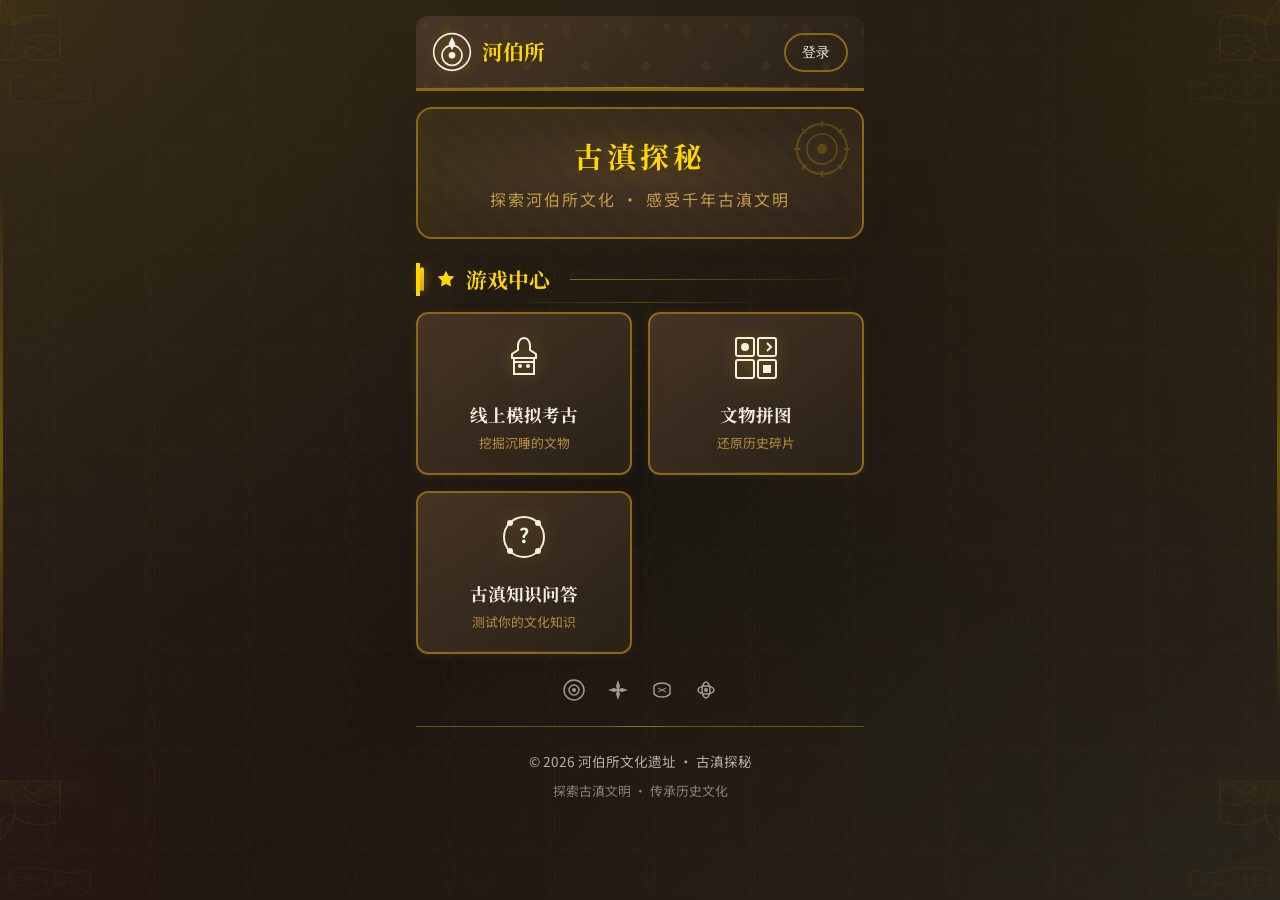
==== index.html @ b8eda134 "创建古滇知识问答模块，包含80道河泊所相关单选题" ====
<!DOCTYPE html>
<html lang="zh-CN">
<head>
  <meta charset="UTF-8">
  <meta name="viewport" content="width=device-width, initial-scale=1.0, maximum-scale=1.0, user-scalable=no">
  <title>河伯所·古滇探秘 - 线上模拟考古</title>
  <link rel="stylesheet" href="css/style.css">
  <link rel="icon" type="image/svg+xml" href="data:image/svg+xml,%3Csvg xmlns='http://www.w3.org/2000/svg' viewBox='0 0 100 100'%3E%3Ccircle cx='50' cy='50' r='45' fill='%238B6914'/%3E%3Cpath d='M50 15 L55 25 L50 35 L45 25 Z' fill='%23FFD700'/%3E%3Ccircle cx='50' cy='55' r='25' fill='none' stroke='%23FFD700' stroke-width='3'/%3E%3C/svg%3E">
</head>
<body>
  <!-- 四角纹饰装饰 -->
  <svg class="corner-decoration top-left" viewBox="0 0 120 120">
    <!-- 云雷纹角落装饰 -->
    <path d="M0,0 L120,0 L120,20 Q100,30 80,20 Q60,10 40,20 Q20,30 0,20 Z" fill="url(#cornerGrad1)" opacity="0.6"/>
    <path d="M0,0 Q30,30 0,60 L20,60 Q30,40 40,50 Q50,60 60,50 L60,40 Q40,30 30,40 Q20,50 30,60 L60,60 L60,20 Q40,10 20,20 Q10,30 0,20 Z" fill="none" stroke="#C9A227" stroke-width="1" opacity="0.4"/>
    <path d="M0,40 Q15,35 30,40 Q45,45 60,40" fill="none" stroke="#8B6914" stroke-width="0.8" opacity="0.5"/>
    <path d="M0,60 Q20,55 40,60 Q60,65 80,60" fill="none" stroke="#8B6914" stroke-width="0.8" opacity="0.5"/>
    <!-- 蟠螭纹 -->
    <path d="M10,80 Q20,70 30,80 Q40,90 50,80 Q60,70 70,80 Q80,90 90,80 L90,100 Q70,95 50,100 Q30,105 10,100 Z" fill="none" stroke="#C9A227" stroke-width="1" opacity="0.3"/>
    <circle cx="30" cy="90" r="5" fill="none" stroke="#FFD700" stroke-width="0.5" opacity="0.4"/>
    <circle cx="60" cy="90" r="5" fill="none" stroke="#FFD700" stroke-width="0.5" opacity="0.4"/>
    <defs>
      <linearGradient id="cornerGrad1" x1="0%" y1="0%" x2="100%" y2="0%">
        <stop offset="0%" style="stop-color:#8B6914;stop-opacity:0.5"/>
        <stop offset="100%" style="stop-color:#8B6914;stop-opacity:0"/>
      </linearGradient>
    </defs>
  </svg>

  <svg class="corner-decoration top-right" viewBox="0 0 120 120">
    <path d="M0,0 L120,0 L120,20 Q100,30 80,20 Q60,10 40,20 Q20,30 0,20 Z" fill="url(#cornerGrad1)" opacity="0.6"/>
    <path d="M0,0 Q30,30 0,60 L20,60 Q30,40 40,50 Q50,60 60,50 L60,40 Q40,30 30,40 Q20,50 30,60 L60,60 L60,20 Q40,10 20,20 Q10,30 0,20 Z" fill="none" stroke="#C9A227" stroke-width="1" opacity="0.4"/>
    <path d="M0,40 Q15,35 30,40 Q45,45 60,40" fill="none" stroke="#8B6914" stroke-width="0.8" opacity="0.5"/>
    <path d="M0,60 Q20,55 40,60 Q60,65 80,60" fill="none" stroke="#8B6914" stroke-width="0.8" opacity="0.5"/>
    <path d="M10,80 Q20,70 30,80 Q40,90 50,80 Q60,70 70,80 Q80,90 90,80 L90,100 Q70,95 50,100 Q30,105 10,100 Z" fill="none" stroke="#C9A227" stroke-width="1" opacity="0.3"/>
    <circle cx="30" cy="90" r="5" fill="none" stroke="#FFD700" stroke-width="0.5" opacity="0.4"/>
    <circle cx="60" cy="90" r="5" fill="none" stroke="#FFD700" stroke-width="0.5" opacity="0.4"/>
  </svg>

  <svg class="corner-decoration bottom-left" viewBox="0 0 120 120">
    <path d="M0,120 L120,120 L120,100 Q100,90 80,100 Q60,110 40,100 Q20,90 0,100 Z" fill="url(#cornerGrad1)" opacity="0.6"/>
    <path d="M0,60 Q30,90 0,120 L20,120 Q30,100 40,110 Q50,120 60,110 L60,100 Q40,90 30,100 Q20,110 30,120 L60,120 L60,80 Q40,70 20,80 Q10,90 0,80 Z" fill="none" stroke="#C9A227" stroke-width="1" opacity="0.4"/>
    <path d="M0,40 Q15,45 30,40 Q45,35 60,40" fill="none" stroke="#8B6914" stroke-width="0.8" opacity="0.5"/>
    <path d="M0,20 Q20,25 40,20 Q60,15 80,20" fill="none" stroke="#8B6914" stroke-width="0.8" opacity="0.5"/>
    <path d="M10,10 Q20,20 30,10 Q40,0 50,10 Q60,20 70,10 Q80,0 90,10 L90,30 Q70,25 50,30 Q30,35 10,30 Z" fill="none" stroke="#C9A227" stroke-width="1" opacity="0.3"/>
    <circle cx="30" cy="20" r="5" fill="none" stroke="#FFD700" stroke-width="0.5" opacity="0.4"/>
    <circle cx="60" cy="20" r="5" fill="none" stroke="#FFD700" stroke-width="0.5" opacity="0.4"/>
  </svg>

  <svg class="corner-decoration bottom-right" viewBox="0 0 120 120">
    <path d="M0,120 L120,120 L120,100 Q100,90 80,100 Q60,110 40,100 Q20,90 0,100 Z" fill="url(#cornerGrad1)" opacity="0.6"/>
    <path d="M0,60 Q30,90 0,120 L20,120 Q30,100 40,110 Q50,120 60,110 L60,100 Q40,90 30,100 Q20,110 30,120 L60,120 L60,80 Q40,70 20,80 Q10,90 0,80 Z" fill="none" stroke="#C9A227" stroke-width="1" opacity="0.4"/>
    <path d="M0,40 Q15,45 30,40 Q45,35 60,40" fill="none" stroke="#8B6914" stroke-width="0.8" opacity="0.5"/>
    <path d="M0,20 Q20,25 40,20 Q60,15 80,20" fill="none" stroke="#8B6914" stroke-width="0.8" opacity="0.5"/>
    <path d="M10,10 Q20,20 30,10 Q40,0 50,10 Q60,20 70,10 Q80,0 90,10 L90,30 Q70,25 50,30 Q30,35 10,30 Z" fill="none" stroke="#C9A227" stroke-width="1" opacity="0.3"/>
    <circle cx="30" cy="20" r="5" fill="none" stroke="#FFD700" stroke-width="0.5" opacity="0.4"/>
    <circle cx="60" cy="20" r="5" fill="none" stroke="#FFD700" stroke-width="0.5" opacity="0.4"/>
  </svg>

  <!-- 侧边装饰 -->
  <div class="border-decoration left"></div>
  <div class="border-decoration right"></div>

  <div class="container page" id="app">
    <header class="header">
      <div class="header-content">
        <div class="logo">
          <svg class="logo-icon" viewBox="0 0 48 48">
            <circle cx="24" cy="24" r="22" fill="none" stroke="currentColor" stroke-width="2"/>
            <path d="M24 6 L28 14 L24 22 L20 14 Z" fill="currentColor"/>
            <circle cx="24" cy="28" r="12" fill="none" stroke="currentColor" stroke-width="2"/>
            <circle cx="24" cy="28" r="4" fill="currentColor"/>
          </svg>
          <span class="logo-text">河伯所</span>
        </div>
        <div class="user-area">
          <div id="userInfo" class="user-info">
            <button class="user-btn" id="userBtn" onclick="handleUserAction()">登录</button>
          </div>
        </div>
      </div>
    </header>

    <section class="hero">
      <svg class="sun-pattern" viewBox="0 0 60 60">
        <circle cx="30" cy="30" r="25" fill="none" stroke="#FFD700" stroke-width="2"/>
        <circle cx="30" cy="30" r="15" fill="none" stroke="#FFD700" stroke-width="1.5"/>
        <circle cx="30" cy="30" r="5" fill="#FFD700"/>
        <g stroke="#FFD700" stroke-width="2">
          <line x1="30" y1="2" x2="30" y2="8"/>
          <line x1="30" y1="52" x2="30" y2="58"/>
          <line x1="2" y1="30" x2="8" y2="30"/>
          <line x1="52" y1="30" x2="58" y2="30"/>
          <line x1="10" y1="10" x2="14" y2="14"/>
          <line x1="46" y1="46" x2="50" y2="50"/>
          <line x1="50" y1="10" x2="46" y2="14"/>
          <line x1="14" y1="46" x2="10" y2="50"/>
        </g>
      </svg>
      <div class="hero-content">
        <h1 class="hero-title">古滇探秘</h1>
        <p class="hero-subtitle">探索河伯所文化 · 感受千年古滇文明</p>
      </div>
    </section>

    <h2 class="section-title">
      <svg width="20" height="20" viewBox="0 0 24 24" fill="currentColor">
        <path d="M12 2L15 8L22 9L17 14L18 21L12 18L6 21L7 14L2 9L9 8L12 2Z"/>
      </svg>
      游戏中心
    </h2>

    <div class="game-grid">
      <div class="game-card" onclick="navigateTo('archaeology.html')">
        <svg class="game-icon" viewBox="0 0 48 48">
          <path d="M24 4 C20 4 18 8 18 12 L18 16 L12 20 L12 24 L36 24 L36 20 L30 16 L30 12 C30 8 28 4 24 4 Z" fill="none" stroke="currentColor" stroke-width="2"/>
          <rect x="14" y="24" width="20" height="16" fill="none" stroke="currentColor" stroke-width="2"/>
          <line x1="14" y1="28" x2="34" y2="28" stroke="currentColor" stroke-width="2"/>
          <circle cx="20" cy="32" r="2" fill="currentColor"/>
          <circle cx="28" cy="32" r="2" fill="currentColor"/>
        </svg>
        <h3 class="game-title">线上模拟考古</h3>
        <p class="game-desc">挖掘沉睡的文物</p>
      </div>

      <div class="game-card" onclick="navigateTo('puzzle.html')">
        <svg class="game-icon" viewBox="0 0 48 48">
          <rect x="4" y="4" width="18" height="18" rx="2" fill="none" stroke="currentColor" stroke-width="2"/>
          <rect x="26" y="4" width="18" height="18" rx="2" fill="none" stroke="currentColor" stroke-width="2"/>
          <rect x="4" y="26" width="18" height="18" rx="2" fill="none" stroke="currentColor" stroke-width="2"/>
          <rect x="26" y="26" width="18" height="18" rx="2" fill="none" stroke="currentColor" stroke-width="2"/>
          <circle cx="13" cy="13" r="4" fill="currentColor"/>
          <path d="M35 9 L39 13 L35 17" fill="none" stroke="currentColor" stroke-width="2"/>
          <rect x="31" y="31" width="8" height="8" fill="currentColor"/>
        </svg>
        <h3 class="game-title">文物拼图</h3>
        <p class="game-desc">还原历史碎片</p>
      </div>

      <div class="game-card" onclick="navigateTo('quiz.html')">
        <svg class="game-icon" viewBox="0 0 48 48">
          <circle cx="24" cy="24" r="20" fill="none" stroke="currentColor" stroke-width="2"/>
          <text x="24" y="30" text-anchor="middle" font-size="20" font-weight="bold" fill="currentColor">?</text>
          <circle cx="10" cy="10" r="3" fill="currentColor"/>
          <circle cx="38" cy="10" r="3" fill="currentColor"/>
          <circle cx="10" cy="38" r="3" fill="currentColor"/>
          <circle cx="38" cy="38" r="3" fill="currentColor"/>
        </svg>
        <h3 class="game-title">古滇知识问答</h3>
        <p class="game-desc">测试你的文化知识</p>
      </div>


    </div>

    <div class="cultural-pattern">
      <svg class="pattern-item" viewBox="0 0 24 24">
        <circle cx="12" cy="12" r="10" fill="none" stroke="currentColor" stroke-width="1.5"/>
        <circle cx="12" cy="12" r="5" fill="none" stroke="currentColor" stroke-width="1.5"/>
        <circle cx="12" cy="12" r="2" fill="currentColor"/>
      </svg>
      <svg class="pattern-item" viewBox="0 0 24 24">
        <path d="M12 2 L14 8 L12 14 L10 8 Z" fill="currentColor"/>
        <path d="M12 22 L14 16 L12 10 L10 16 Z" fill="currentColor"/>
        <path d="M2 12 L8 10 L14 12 L8 14 Z" fill="currentColor"/>
        <path d="M22 12 L16 10 L10 12 L16 14 Z" fill="currentColor"/>
      </svg>
      <svg class="pattern-item" viewBox="0 0 24 24">
        <path d="M4 8 C8 4 16 4 20 8 L20 16 C16 20 8 20 4 16 Z" fill="none" stroke="currentColor" stroke-width="1.5"/>
        <path d="M8 10 L16 14 M16 10 L8 14" stroke="currentColor" stroke-width="1"/>
      </svg>
      <svg class="pattern-item" viewBox="0 0 24 24">
        <ellipse cx="12" cy="12" rx="8" ry="4" fill="none" stroke="currentColor" stroke-width="1.5"/>
        <ellipse cx="12" cy="12" rx="4" ry="8" fill="none" stroke="currentColor" stroke-width="1.5"/>
        <circle cx="12" cy="12" r="2" fill="currentColor"/>
      </svg>
    </div>

    <footer class="footer">
      <p>© 2026 河伯所文化遗址 · 古滇探秘</p>
      <p style="margin-top: 8px; font-size: 0.8rem; opacity: 0.7;">探索古滇文明 · 传承历史文化</p>
    </footer>
  </div>

  <script src="js/app.js"></script>
</body>
</html>
---- css/style.css ----
@import url('https://fonts.googleapis.com/css2?family=Noto+Sans+SC:wght@400;500;700&family=Noto+Serif+SC:wght@600;700&display=swap');

:root {
  --primary-bronze: #8B6914;
  --primary-brown: #4A3728;
  --primary-jade: #2D5A4A;
  --secondary-copper: #C9A227;
  --secondary-yellow: #D4A84B;
  --secondary-ivory: #F5F0E1;
  --accent-gold: #FFD700;
  --accent-red: #9B2335;
  --bg-bronze-dark: #2A2218;
  --bg-parchment: #E8DCC4;
  --shadow-soft: rgba(74, 55, 40, 0.3);
  --shadow-strong: rgba(42, 34, 24, 0.6);
}

* {
  margin: 0;
  padding: 0;
  box-sizing: border-box;
}

body {
  font-family: 'Noto Sans SC', sans-serif;
  background: 
    radial-gradient(ellipse at top left, rgba(139, 105, 20, 0.15) 0%, transparent 50%),
    radial-gradient(ellipse at top right, rgba(201, 162, 39, 0.1) 0%, transparent 50%),
    radial-gradient(ellipse at bottom left, rgba(155, 35, 53, 0.08) 0%, transparent 50%),
    radial-gradient(ellipse at bottom right, rgba(45, 90, 74, 0.1) 0%, transparent 50%),
    linear-gradient(135deg, var(--bg-bronze-dark) 0%, #1a1510 50%, #2a1f15 100%);
  min-height: 100vh;
  color: var(--secondary-ivory);
  line-height: 1.6;
  position: relative;
  overflow-x: hidden;
}

body::before {
  content: '';
  position: fixed;
  top: 0;
  left: 0;
  right: 0;
  bottom: 0;
  background-image: url("data:image/svg+xml,%3Csvg xmlns='http://www.w3.org/2000/svg' width='100' height='100' viewBox='0 0 100 100'%3E%3Cpath d='M50 5 Q60 25 50 45 Q40 25 50 5' fill='none' stroke='%238B6914' stroke-width='0.5' opacity='0.15'/%3E%3Cpath d='M50 55 Q60 75 50 95 Q40 75 50 55' fill='none' stroke='%238B6914' stroke-width='0.5' opacity='0.15'/%3E%3Ccircle cx='20' cy='20' r='8' fill='none' stroke='%23C9A227' stroke-width='0.3' opacity='0.1'/%3E%3Ccircle cx='80' cy='80' r='10' fill='none' stroke='%23C9A227' stroke-width='0.3' opacity='0.1'/%3E%3Cpath d='M10 50 Q25 45 40 50 Q25 55 10 50' fill='none' stroke='%238B6914' stroke-width='0.5' opacity='0.12'/%3E%3Cpath d='M60 50 Q75 45 90 50 Q75 55 60 50' fill='none' stroke='%238B6914' stroke-width='0.5' opacity='0.12'/%3E%3C/svg%3E");
  pointer-events: none;
  z-index: 0;
}

.corner-decoration {
  position: fixed;
  width: 120px;
  height: 120px;
  opacity: 0.25;
  pointer-events: none;
  z-index: 1;
}

.corner-decoration.top-left {
  top: 0;
  left: 0;
}

.corner-decoration.top-right {
  top: 0;
  right: 0;
  transform: scaleX(-1);
}

.corner-decoration.bottom-left {
  bottom: 0;
  left: 0;
  transform: scaleY(-1);
}

.corner-decoration.bottom-right {
  bottom: 0;
  right: 0;
  transform: scale(-1);
}

.border-decoration {
  position: fixed;
  pointer-events: none;
  z-index: 1;
}

.border-decoration.left {
  left: 0;
  top: 50%;
  transform: translateY(-50%);
  height: 60%;
  width: 3px;
  background: linear-gradient(180deg, transparent 0%, var(--primary-bronze) 20%, var(--accent-gold) 50%, var(--primary-bronze) 80%, transparent 100%);
  opacity: 0.3;
}

.border-decoration.right {
  right: 0;
  top: 50%;
  transform: translateY(-50%);
  height: 60%;
  width: 3px;
  background: linear-gradient(180deg, transparent 0%, var(--primary-bronze) 20%, var(--accent-gold) 50%, var(--primary-bronze) 80%, transparent 100%);
  opacity: 0.3;
}

.container {
  max-width: 480px;
  margin: 0 auto;
  padding: 16px;
  min-height: 100vh;
  position: relative;
  z-index: 10;
}

.header {
  background: 
    linear-gradient(135deg, rgba(74, 55, 40, 0.95) 0%, rgba(42, 34, 24, 0.98) 100%);
  padding: 16px;
  border-bottom: 3px solid var(--primary-bronze);
  position: relative;
  overflow: hidden;
  border-radius: 12px 12px 0 0;
}

.header::before {
  content: '';
  position: absolute;
  top: 0;
  left: 0;
  right: 0;
  bottom: 0;
  background-image: url("data:image/svg+xml,%3Csvg width='60' height='60' viewBox='0 0 60 60' xmlns='http://www.w3.org/2000/svg'%3E%3Cpath d='M30 5 L35 15 L30 25 L25 15 Z' fill='%238B6914' fill-opacity='0.15'/%3E%3Ccircle cx='10' cy='10' r='3' fill='%23C9A227' fill-opacity='0.12'/%3E%3Ccircle cx='50' cy='50' r='4' fill='%23C9A227' fill-opacity='0.12'/%3E%3Cpath d='M5 30 Q15 25 25 30 Q15 35 5 30' fill='none' stroke='%23C9A227' stroke-width='0.5' opacity='0.1'/%3E%3Cpath d='M35 30 Q45 25 55 30 Q45 35 35 30' fill='none' stroke='%23C9A227' stroke-width='0.5' opacity='0.1'/%3E%3C/svg%3E");
  opacity: 0.6;
}

.header::after {
  content: '';
  position: absolute;
  bottom: 0;
  left: 0;
  right: 0;
  height: 1px;
  background: linear-gradient(90deg, transparent 0%, var(--accent-gold) 50%, transparent 100%);
  opacity: 0.5;
}

.header-content {
  display: flex;
  justify-content: space-between;
  align-items: center;
  position: relative;
  z-index: 1;
}

.logo {
  display: flex;
  align-items: center;
  gap: 10px;
}

.logo-icon {
  width: 40px;
  height: 40px;
  fill: var(--accent-gold);
  filter: drop-shadow(0 0 8px rgba(255, 215, 0, 0.3));
}

.logo-text {
  font-family: 'Noto Serif SC', serif;
  font-size: 1.3rem;
  font-weight: 700;
  color: var(--accent-gold);
  text-shadow: 2px 2px 4px var(--shadow-strong), 0 0 20px rgba(255, 215, 0, 0.2);
}

.user-area {
  display: flex;
  align-items: center;
  gap: 10px;
}

.user-btn {
  background: transparent;
  border: 2px solid var(--primary-bronze);
  color: var(--secondary-ivory);
  padding: 8px 16px;
  border-radius: 20px;
  cursor: pointer;
  font-size: 0.9rem;
  transition: all 0.2s ease;
}

.user-btn:hover {
  background: var(--primary-bronze);
  color: var(--accent-gold);
  box-shadow: 0 0 15px rgba(139, 105, 20, 0.5);
}

.user-btn:active {
  transform: scale(0.95);
}

.user-info {
  display: flex;
  flex-direction: column;
  align-items: flex-end;
  gap: 4px;
}

.user-details {
  display: flex;
  flex-direction: column;
  align-items: flex-end;
  gap: 2px;
}

.user-province {
  font-size: 0.75rem;
  color: var(--secondary-yellow);
  opacity: 0.8;
}

.user-score {
  display: flex;
  gap: 8px;
  font-size: 0.7rem;
  color: var(--secondary-ivory);
  opacity: 0.7;
}

.user-score span {
  background: rgba(139, 105, 20, 0.3);
  padding: 2px 6px;
  border-radius: 4px;
}

.hero {
  background: 
    radial-gradient(ellipse at center, rgba(74, 55, 40, 0.9) 0%, rgba(42, 34, 24, 0.95) 100%),
    url("data:image/svg+xml,%3Csvg xmlns='http://www.w3.org/2000/svg' width='80' height='80' viewBox='0 0 80 80'%3E%3Cpath d='M40 10 Q50 30 40 50 Q30 30 40 10' fill='none' stroke='%238B6914' stroke-width='0.8' opacity='0.2'/%3E%3Ccircle cx='20' cy='20' r='6' fill='none' stroke='%23C9A227' stroke-width='0.5' opacity='0.15'/%3E%3Ccircle cx='60' cy='60' r='8' fill='none' stroke='%23C9A227' stroke-width='0.5' opacity='0.15'/%3E%3C/svg%3E");
  border-radius: 16px;
  padding: 24px;
  margin: 16px 0;
  position: relative;
  overflow: hidden;
  border: 2px solid var(--primary-bronze);
  box-shadow: 
    inset 0 0 30px rgba(139, 105, 20, 0.1),
    0 4px 20px var(--shadow-strong);
}

.hero::before {
  content: '';
  position: absolute;
  top: 0;
  left: 0;
  right: 0;
  bottom: 0;
  background: 
    linear-gradient(135deg, rgba(255, 215, 0, 0.05) 0%, transparent 50%),
    repeating-linear-gradient(
      45deg,
      transparent,
      transparent 10px,
      rgba(139, 105, 20, 0.03) 10px,
      rgba(139, 105, 20, 0.03) 20px
    );
  animation: patternMove 20s linear infinite;
}

.hero::after {
  content: '';
  position: absolute;
  top: -2px;
  left: -2px;
  right: -2px;
  bottom: -2px;
  border: 1px solid rgba(201, 162, 39, 0.3);
  border-radius: 18px;
  pointer-events: none;
}

@keyframes patternMove {
  0% { transform: translate(0, 0); }
  100% { transform: translate(20px, 20px); }
}

.hero-content {
  position: relative;
  z-index: 1;
  text-align: center;
}

.hero-title {
  font-family: 'Noto Serif SC', serif;
  font-size: 1.8rem;
  font-weight: 700;
  color: var(--accent-gold);
  margin-bottom: 8px;
  text-shadow: 2px 2px 8px var(--shadow-strong), 0 0 30px rgba(255, 215, 0, 0.3);
  letter-spacing: 4px;
}

.hero-subtitle {
  font-size: 1rem;
  color: var(--secondary-yellow);
  opacity: 0.9;
  letter-spacing: 2px;
}

.sun-pattern {
  position: absolute;
  top: 10px;
  right: 10px;
  width: 60px;
  height: 60px;
  opacity: 0.2;
  filter: drop-shadow(0 0 5px rgba(255, 215, 0, 0.3));
}

.section-title {
  font-family: 'Noto Serif SC', serif;
  font-size: 1.3rem;
  color: var(--accent-gold);
  margin: 24px 0 16px;
  padding-left: 16px;
  border-left: 4px solid var(--accent-gold);
  display: flex;
  align-items: center;
  gap: 10px;
  text-shadow: 1px 1px 4px var(--shadow-strong);
  position: relative;
}

.section-title::before {
  content: '';
  position: absolute;
  left: 0;
  top: 50%;
  transform: translateY(-50%);
  width: 4px;
  height: 70%;
  background: linear-gradient(180deg, var(--accent-gold) 0%, var(--secondary-copper) 100%);
  border-radius: 2px;
  box-shadow: 0 0 10px rgba(255, 215, 0, 0.5);
}

.section-title::after {
  content: '';
  flex: 1;
  height: 1px;
  background: linear-gradient(90deg, var(--primary-bronze) 0%, transparent 100%);
  margin-left: 10px;
}

.game-grid {
  display: grid;
  grid-template-columns: repeat(2, 1fr);
  gap: 16px;
  margin-bottom: 24px;
  position: relative;
}

.game-grid::before {
  content: '';
  position: absolute;
  top: -10px;
  left: 50%;
  transform: translateX(-50%);
  width: 60%;
  height: 1px;
  background: linear-gradient(90deg, transparent 0%, var(--primary-bronze) 50%, transparent 100%);
  opacity: 0.5;
}

.game-card {
  background: 
    linear-gradient(145deg, rgba(74, 55, 40, 0.9) 0%, rgba(42, 34, 24, 0.95) 100%),
    url("data:image/svg+xml,%3Csvg xmlns='http://www.w3.org/2000/svg' width='40' height='40' viewBox='0 0 40 40'%3E%3Cpath d='M20 5 Q25 15 20 25 Q15 15 20 5' fill='none' stroke='%238B6914' stroke-width='0.5' opacity='0.1'/%3E%3Ccircle cx='5' cy='5' r='2' fill='%23C9A227' opacity='0.08'/%3E%3Ccircle cx='35' cy='35' r='2' fill='%23C9A227' opacity='0.08'/%3E%3C/svg%3E");
  border: 2px solid var(--primary-bronze);
  border-radius: 12px;
  padding: 20px 16px;
  text-align: center;
  cursor: pointer;
  transition: all 0.3s cubic-bezier(0.4, 0, 0.2, 1);
  position: relative;
  overflow: hidden;
  box-shadow: 
    inset 0 0 20px rgba(139, 105, 20, 0.05),
    0 2px 10px var(--shadow-soft);
}

.game-card::before {
  content: '';
  position: absolute;
  top: 0;
  left: 0;
  right: 0;
  height: 3px;
  background: linear-gradient(90deg, var(--accent-gold), var(--secondary-copper), var(--accent-gold));
  transform: scaleX(0);
  transition: transform 0.3s ease;
  box-shadow: 0 0 10px rgba(255, 215, 0, 0.5);
}

.game-card::after {
  content: '';
  position: absolute;
  bottom: 0;
  left: 0;
  right: 0;
  height: 1px;
  background: linear-gradient(90deg, transparent 0%, var(--primary-bronze) 50%, transparent 100%);
  opacity: 0.3;
}

.game-card:hover {
  transform: translateY(-4px);
  box-shadow: 
    inset 0 0 30px rgba(139, 105, 20, 0.1),
    0 8px 24px var(--shadow-strong),
    0 0 20px rgba(255, 215, 0, 0.1);
  border-color: var(--accent-gold);
}

.game-card:hover::before {
  transform: scaleX(1);
}

.game-card:active {
  transform: translateY(-2px) scale(0.98);
}

.game-icon {
  width: 48px;
  height: 48px;
  margin: 0 auto 12px;
  fill: var(--accent-gold);
  filter: drop-shadow(0 0 8px rgba(255, 215, 0, 0.3));
  transition: all 0.3s ease;
}

.game-card:hover .game-icon {
  transform: scale(1.1);
  filter: drop-shadow(0 0 15px rgba(255, 215, 0, 0.5));
}

.game-title {
  font-family: 'Noto Serif SC', serif;
  font-size: 1.1rem;
  color: var(--secondary-ivory);
  margin-bottom: 4px;
  text-shadow: 1px 1px 2px var(--shadow-soft);
}

.game-desc {
  font-size: 0.8rem;
  color: var(--secondary-yellow);
  opacity: 0.8;
}

.full-width-card {
  grid-column: span 2;
}

.footer {
  text-align: center;
  padding: 24px 16px;
  margin-top: 24px;
  border-top: 1px solid var(--primary-bronze);
  opacity: 0.7;
  font-size: 0.85rem;
  position: relative;
}

.footer::before {
  content: '';
  position: absolute;
  top: -1px;
  left: 50%;
  transform: translateX(-50%);
  width: 100px;
  height: 1px;
  background: linear-gradient(90deg, transparent 0%, var(--accent-gold) 50%, transparent 100%);
  opacity: 0.5;
}

.cultural-pattern {
  display: flex;
  justify-content: center;
  gap: 20px;
  margin-bottom: 16px;
}

.pattern-item {
  width: 24px;
  height: 24px;
  fill: var(--primary-bronze);
  opacity: 0.6;
}

.page {
  animation: fadeIn 0.3s ease-in-out;
}

@keyframes fadeIn {
  from { opacity: 0; transform: translateY(10px); }
  to { opacity: 1; transform: translateY(0); }
}

.auth-container {
  min-height: calc(100vh - 100px);
  display: flex;
  flex-direction: column;
  justify-content: center;
  align-items: center;
  padding: 20px;
}

.auth-card {
  background: 
    linear-gradient(145deg, rgba(74, 55, 40, 0.95) 0%, rgba(42, 34, 24, 0.98) 100%),
    url("data:image/svg+xml,%3Csvg xmlns='http://www.w3.org/2000/svg' width='60' height='60' viewBox='0 0 60 60'%3E%3Cpath d='M30 10 Q40 30 30 50 Q20 30 30 10' fill='none' stroke='%238B6914' stroke-width='0.6' opacity='0.12'/%3E%3Ccircle cx='15' cy='15' r='5' fill='none' stroke='%23C9A227' stroke-width='0.4' opacity='0.1'/%3E%3Ccircle cx='45' cy='45' r='6' fill='none' stroke='%23C9A227' stroke-width='0.4' opacity='0.1'/%3E%3C/svg%3E");
  border: 2px solid var(--primary-bronze);
  border-radius: 20px;
  padding: 32px 24px;
  margin: 16px 0;
  position: relative;
  box-shadow: 
    inset 0 0 40px rgba(139, 105, 20, 0.08),
    0 8px 32px var(--shadow-strong);
  width: 100%;
  max-width: 420px;
  overflow: hidden;
}

.auth-card::before {
  content: '';
  position: absolute;
  top: -1px;
  left: 20%;
  right: 20%;
  height: 2px;
  background: linear-gradient(90deg, transparent 0%, var(--accent-gold) 50%, transparent 100%);
  border-radius: 0 0 50% 50%;
}

.auth-card::after {
  content: '';
  position: absolute;
  bottom: -1px;
  left: 30%;
  right: 30%;
  height: 2px;
  background: linear-gradient(90deg, transparent 0%, var(--primary-bronze) 50%, transparent 100%);
  border-radius: 50% 50% 0 0;
}

.auth-header {
  text-align: center;
  margin-bottom: 28px;
  padding-bottom: 20px;
  border-bottom: 1px solid rgba(139, 105, 20, 0.3);
}

.auth-title {
  display: flex;
  flex-direction: column;
  align-items: center;
  gap: 8px;
}

.title-icon {
  width: 56px;
  height: 56px;
  color: var(--accent-gold);
  margin-bottom: 8px;
}

.auth-heading {
  font-family: 'Noto Serif SC', serif;
  font-size: 1.8rem;
  color: var(--accent-gold);
  margin: 0;
  text-shadow: 0 2px 10px rgba(255, 215, 0, 0.3);
}

.auth-subtitle {
  font-size: 0.9rem;
  color: var(--secondary-yellow);
  opacity: 0.8;
  margin: 0;
}

.auth-tabs {
  display: flex;
  gap: 12px;
  margin-bottom: 28px;
  padding: 4px;
  background: rgba(139, 105, 20, 0.15);
  border-radius: 12px;
}

.auth-tab {
  flex: 1;
  display: flex;
  align-items: center;
  justify-content: center;
  gap: 8px;
  padding: 14px 12px;
  background: transparent;
  border: none;
  border-radius: 8px;
  color: var(--secondary-ivory);
  font-size: 1rem;
  font-weight: 500;
  cursor: pointer;
  transition: all 0.3s ease;
  position: relative;
}

.tab-icon {
  width: 20px;
  height: 20px;
}

.auth-tab.active {
  background: linear-gradient(145deg, var(--primary-bronze) 0%, #6B5410 100%);
  color: var(--accent-gold);
  box-shadow: 
    0 4px 15px rgba(139, 105, 20, 0.4),
    inset 0 1px 0 rgba(255, 215, 0, 0.2);
}

.auth-tab:hover:not(.active) {
  background: rgba(139, 105, 20, 0.3);
}

.auth-form {
  animation: fadeIn 0.3s ease;
}

.form-group {
  margin-bottom: 20px;
  position: relative;
}

.form-label {
  display: flex;
  align-items: center;
  gap: 8px;
  margin-bottom: 8px;
  color: var(--secondary-yellow);
  font-size: 0.9rem;
  font-weight: 500;
}

.label-icon {
  width: 18px;
  height: 18px;
}

.form-input {
  width: 100%;
  padding: 14px 16px;
  background: rgba(26, 21, 16, 0.85);
  border: 2px solid var(--primary-bronze);
  border-radius: 10px;
  color: var(--secondary-ivory);
  font-size: 1rem;
  transition: all 0.2s ease;
  position: relative;
  z-index: 1;
}

.form-input:focus {
  outline: none;
  border-color: var(--accent-gold);
  box-shadow: 
    0 0 20px rgba(255, 215, 0, 0.25),
    inset 0 0 10px rgba(255, 215, 0, 0.05);
}

.form-input::placeholder {
  color: rgba(245, 240, 225, 0.4);
}

.form-hint {
  display: block;
  margin-top: 6px;
  font-size: 0.75rem;
  color: var(--secondary-yellow);
  opacity: 0.7;
}

.form-select {
  width: 100%;
  padding: 14px 16px;
  background: rgba(26, 21, 16, 0.85);
  border: 2px solid var(--primary-bronze);
  border-radius: 10px;
  color: var(--secondary-ivory);

  font-size: 1rem;
  cursor: pointer;
  appearance: none;
  background-image: url("data:image/svg+xml,%3Csvg xmlns='http://www.w3.org/2000/svg' width='12' height='12' viewBox='0 0 12 12'%3E%3Cpath d='M6 8 L2 4 L10 4 Z' fill='%23C9A227'/%3E%3C/svg%3E");
  background-repeat: no-repeat;
  background-position: right 12px center;
}

.form-select:focus {
  outline: none;
  border-color: var(--accent-gold);
}

.submit-btn {
  width: 100%;
  padding: 14px;
  background: linear-gradient(145deg, var(--primary-bronze) 0%, #6B5010 100%);
  border: 2px solid var(--accent-gold);
  border-radius: 10px;
  color: var(--accent-gold);
  font-size: 1.1rem;
  font-weight: 600;
  cursor: pointer;
  transition: all 0.2s ease;
  text-shadow: 1px 1px 2px var(--shadow-strong);
  box-shadow: 0 2px 10px var(--shadow-soft);
  display: flex;
  align-items: center;
  justify-content: center;
  gap: 8px;
}

.btn-icon {
  width: 20px;
  height: 20px;
}

.submit-btn:hover {
  background: linear-gradient(145deg, #9B7A1A 0%, var(--primary-bronze) 100%);
  box-shadow: 0 0 20px rgba(255, 215, 0, 0.3);
  transform: translateY(-1px);
}

.submit-btn:active {
  transform: translateY(0);
}

.password-wrapper {
  position: relative;
}

.toggle-password {
  position: absolute;
  right: 12px;
  top: 50%;
  transform: translateY(-50%);
  background: none;
  border: none;
  cursor: pointer;
  padding: 4px;
}

.toggle-icon {
  width: 22px;
  height: 22px;
  color: var(--secondary-yellow);
  opacity: 0.7;
}

.toggle-password:hover .toggle-icon {
  opacity: 1;
}

.form-options {
  display: flex;
  justify-content: space-between;
  align-items: center;
  margin-bottom: 20px;
}

.checkbox-label {
  display: flex;
  align-items: center;
  gap: 8px;
  cursor: pointer;
  font-size: 0.85rem;
  color: var(--secondary-ivory);
  opacity: 0.9;
}

.checkbox-label input[type="checkbox"] {
  display: none;
}

.checkmark {
  width: 18px;
  height: 18px;
  border: 2px solid var(--primary-bronze);
  border-radius: 4px;
  position: relative;
  transition: all 0.2s ease;
}

.checkbox-label input[type="checkbox"]:checked + .checkmark {
  background: var(--primary-bronze);
  border-color: var(--accent-gold);
}

.checkbox-label input[type="checkbox"]:checked + .checkmark::after {
  content: '';
  position: absolute;
  left: 6px;
  top: 2px;
  width: 5px;
  height: 10px;
  border: solid var(--accent-gold);
  border-width: 0 2px 2px 0;
  transform: rotate(45deg);
}

.forgot-btn {
  background: none;
  border: none;
  color: var(--secondary-yellow);
  font-size: 0.85rem;
  cursor: pointer;
  text-decoration: underline;
  transition: color 0.2s ease;
}

.forgot-btn:hover {
  color: var(--accent-gold);
}

.link-text {
  color: var(--accent-gold);
  text-decoration: none;
  transition: color 0.2s ease;
}

.link-text:hover {
  color: var(--secondary-yellow);
  text-decoration: underline;
}

.modal-overlay {
  position: fixed;
  top: 0;
  left: 0;
  right: 0;
  bottom: 0;
  background: rgba(0, 0, 0, 0.8);
  display: flex;
  align-items: center;
  justify-content: center;
  padding: 20px;
  z-index: 1000;
  animation: fadeIn 0.2s ease;
}

.modal-content {
  background: linear-gradient(145deg, rgba(74, 55, 40, 0.98) 0%, rgba(42, 34, 24, 0.99) 100%);
  border: 2px solid var(--primary-bronze);
  border-radius: 16px;
  padding: 24px;
  width: 100%;
  max-width: 360px;
  box-shadow: 0 10px 40px var(--shadow-strong);
}

.modal-header {
  display: flex;
  justify-content: space-between;
  align-items: center;
  margin-bottom: 20px;
  padding-bottom: 12px;
  border-bottom: 1px solid rgba(139, 105, 20, 0.3);
}

.modal-header h3 {
  color: var(--accent-gold);
  font-size: 1.2rem;
  margin: 0;
}

.modal-close {
  background: none;
  border: none;
  color: var(--secondary-yellow);
  font-size: 1.5rem;
  cursor: pointer;
  line-height: 1;
  padding: 4px 8px;
  transition: color 0.2s ease;
}

.modal-close:hover {
  color: var(--accent-gold);
}

.toast {
  position: fixed;
  top: 20px;
  left: 50%;
  transform: translateX(-50%);
  padding: 12px 24px;
  border-radius: 10px;
  font-size: 0.9rem;
  font-weight: 500;
  z-index: 2000;
  animation: slideDown 0.3s ease;
  box-shadow: 0 4px 20px var(--shadow-strong);
}

@keyframes slideDown {
  from {
    opacity: 0;
    transform: translateX(-50%) translateY(-20px);
  }
  to {
    opacity: 1;
    transform: translateX(-50%) translateY(0);
  }
}

.toast-success {
  background: linear-gradient(145deg, #2D5A4A 0%, #1D3A2A 100%);
  color: #81C995;
  border: 1px solid #3D7A5A;
}

.toast-error {
  background: linear-gradient(145deg, #9B2335 0%, #6B1825 100%);
  color: #FFB3B3;
  border: 1px solid #BB3344;
}

.toast-info {
  background: linear-gradient(145deg, #4A3728 0%, #2A1F15 100%);
  color: var(--secondary-yellow);
  border: 1px solid var(--primary-bronze);
}

.back-link {
  display: block;
  text-align: center;
  color: var(--secondary-yellow);
  text-decoration: none;
  margin-top: 20px;
  font-size: 0.9rem;
  transition: color 0.2s ease;
}

.back-link:hover {
  color: var(--accent-gold);
}

.page-header {
  text-align: center;
  padding: 24px 16px;
  margin-bottom: 16px;
  position: relative;
}

.page-title {
  font-family: 'Noto Serif SC', serif;
  font-size: 1.6rem;
  color: var(--accent-gold);
  margin-bottom: 8px;
  text-shadow: 2px 2px 8px var(--shadow-strong);
}

.page-subtitle {
  color: var(--secondary-yellow);
  font-size: 0.9rem;
}

.back-btn {
  position: absolute;
  left: 0;
  top: 50%;
  transform: translateY(-50%);
  background: transparent;
  border: 2px solid var(--primary-bronze);
  border-radius: 50%;
  width: 40px;
  height: 40px;
  display: flex;
  align-items: center;
  justify-content: center;
  cursor: pointer;
  transition: all 0.2s ease;
}

.back-btn svg {
  width: 20px;
  height: 20px;
  fill: var(--secondary-ivory);
}

.back-btn:hover {
  background: var(--primary-bronze);
  border-color: var(--accent-gold);
}

.back-btn:hover svg {
  fill: var(--accent-gold);
}

.game-container {
  background: 
    linear-gradient(145deg, rgba(74, 55, 40, 0.9) 0%, rgba(42, 34, 24, 0.95) 100%),
    url("data:image/svg+xml,%3Csvg xmlns='http://www.w3.org/2000/svg' width='80' height='80' viewBox='0 0 80 80'%3E%3Cpath d='M40 10 Q50 30 40 50 Q30 30 40 10' fill='none' stroke='%238B6914' stroke-width='0.6' opacity='0.1'/%3E%3Ccircle cx='15' cy='15' r='5' fill='none' stroke='%23C9A227' stroke-width='0.4' opacity='0.08'/%3E%3Ccircle cx='65' cy='65' r='7' fill='none' stroke='%23C9A227' stroke-width='0.4' opacity='0.08'/%3E%3Cpath d='M10 40 Q25 35 40 40 Q25 45 10 40' fill='none' stroke='%238B6914' stroke-width='0.5' opacity='0.1'/%3E%3Cpath d='M40 40 Q55 35 70 40 Q55 45 40 40' fill='none' stroke='%238B6914' stroke-width='0.5' opacity='0.1'/%3E%3C/svg%3E");
  border: 2px solid var(--primary-bronze);
  border-radius: 16px;
  padding: 20px;
  margin: 16px 0;
  min-height: 300px;
  position: relative;
  box-shadow: 
    inset 0 0 30px rgba(139, 105, 20, 0.08),
    0 4px 20px var(--shadow-strong);
}

.score-display {
  text-align: center;
  margin-bottom: 20px;
  padding: 16px;
  background: rgba(26, 21, 16, 0.5);
  border-radius: 12px;
  border: 1px solid var(--primary-bronze);
}

.score-label {
  color: var(--secondary-yellow);
  font-size: 0.9rem;
  margin-bottom: 4px;
}

.score-value {
  font-family: 'Noto Serif SC', serif;
  font-size: 2rem;
  color: var(--accent-gold);
  text-shadow: 0 0 10px rgba(255, 215, 0, 0.3);
}

.progress-bar {
  height: 8px;
  background: rgba(26, 21, 16, 0.8);
  border-radius: 4px;
  margin-bottom: 20px;
  overflow: hidden;
  border: 1px solid var(--primary-bronze);
}

.progress-fill {
  height: 100%;
  background: linear-gradient(90deg, var(--primary-bronze) 0%, var(--accent-gold) 100%);
  transition: width 0.3s ease;
  border-radius: 4px;
  box-shadow: 0 0 10px rgba(255, 215, 0, 0.5);
}

.option-list {
  display: flex;
  flex-direction: column;
  gap: 12px;
}

.option-item {
  padding: 16px;
  background: rgba(26, 21, 16, 0.6);
  border: 2px solid var(--primary-bronze);
  border-radius: 10px;
  cursor: pointer;
  transition: all 0.2s ease;
  position: relative;
  overflow: hidden;
}

.option-item::before {
  content: '';
  position: absolute;
  left: 0;
  top: 0;
  bottom: 0;
  width: 3px;
  background: var(--primary-bronze);
  transition: all 0.2s ease;
}

.option-item:hover {
  border-color: var(--accent-gold);
  background: rgba(139, 105, 20, 0.2);
}

.option-item:hover::before {
  background: var(--accent-gold);
  box-shadow: 0 0 10px rgba(255, 215, 0, 0.5);
}

.option-item.selected {
  border-color: var(--accent-gold);
  background: rgba(139, 105, 20, 0.3);
}

.option-item.correct {
  border-color: #4CAF50;
  background: rgba(76, 175, 80, 0.2);
}

.option-item.wrong {
  border-color: var(--accent-red);
  background: rgba(155, 35, 53, 0.2);
}

.result-card {
  text-align: center;
  padding: 32px 24px;
}

.result-icon {
  width: 80px;
  height: 80px;
  margin: 0 auto 20px;
  fill: var(--accent-gold);
  filter: drop-shadow(0 0 15px rgba(255, 215, 0, 0.5));
}

.result-title {
  font-family: 'Noto Serif SC', serif;
  font-size: 1.8rem;
  color: var(--accent-gold);
  margin-bottom: 12px;
  text-shadow: 2px 2px 8px var(--shadow-strong);
}

.result-desc {
  color: var(--secondary-yellow);
  margin-bottom: 24px;
  font-size: 1rem;
}

.result-score {
  font-size: 3rem;
  font-weight: 700;
  color: var(--accent-gold);
  text-shadow: 0 0 20px rgba(255, 215, 0, 0.5);
  margin-bottom: 8px;
}

.result-max {
  color: var(--secondary-yellow);
  opacity: 0.8;
  margin-bottom: 24px;
}

.action-btn {
  padding: 14px 32px;
  background: linear-gradient(145deg, var(--primary-bronze) 0%, #6B5010 100%);
  border: 2px solid var(--accent-gold);
  border-radius: 25px;
  color: var(--accent-gold);
  font-size: 1rem;
  cursor: pointer;
  transition: all 0.2s ease;
  margin: 0 8px;
}

.action-btn:hover {
  background: linear-gradient(145deg, #9B7A1A 0%, var(--primary-bronze) 100%);
  box-shadow: 0 0 20px rgba(255, 215, 0, 0.3);
  transform: translateY(-2px);
}

.puzzle-grid {
  display: grid;
  grid-template-columns: repeat(3, 1fr);
  gap: 8px;
  margin: 20px 0;
}

.puzzle-piece {
  aspect-ratio: 1;
  background: linear-gradient(145deg, var(--primary-brown) 0%, var(--bg-bronze-dark) 100%);
  border: 2px solid var(--primary-bronze);
  border-radius: 8px;
  display: flex;
  align-items: center;
  justify-content: center;
  cursor: pointer;
  transition: all 0.2s ease;
  position: relative;
  overflow: hidden;
}

.puzzle-piece::before {
  content: '';
  position: absolute;
  top: 0;
  left: 0;
  right: 0;
  bottom: 0;
  background: url("data:image/svg+xml,%3Csvg xmlns='http://www.w3.org/2000/svg' width='30' height='30' viewBox='0 0 30 30'%3E%3Cpath d='M15 5 Q20 10 15 15 Q10 10 15 5' fill='none' stroke='%238B6914' stroke-width='0.4' opacity='0.15'/%3E%3C/svg%3E");
  opacity: 0.5;
}

.puzzle-piece:hover {
  border-color: var(--accent-gold);
  transform: scale(1.02);
  box-shadow: 0 0 15px rgba(255, 215, 0, 0.3);
}

.puzzle-piece.empty {
  background: rgba(26, 21, 16, 0.5);
  border-style: dashed;
  cursor: default;
}

.puzzle-piece.empty:hover {
  transform: none;
  box-shadow: none;
  border-color: var(--primary-bronze);
}

.puzzle-piece.selected {
  border-color: var(--accent-gold);
  background: rgba(139, 105, 20, 0.3);
  box-shadow: 0 0 15px rgba(255, 215, 0, 0.4);
}

.puzzle-piece.correct {
  border-color: #4CAF50;
  background: rgba(76, 175, 80, 0.2);
}

.piece-icon {
  width: 40px;
  height: 40px;
  fill: var(--accent-gold);
  position: relative;
  z-index: 1;
}

.dig-grid {
  display: none;
}

.dig-cell {
  aspect-ratio: 1;
  background: linear-gradient(145deg, #3d3228 0%, #2a2218 100%);
  border: 2px solid var(--primary-bronze);
  border-radius: 6px;
  display: flex;
  align-items: center;
  justify-content: center;
  cursor: pointer;
  transition: all 0.2s ease;
  position: relative;
}

.dig-cell::before {
  content: '';
  position: absolute;
  top: 2px;
  left: 2px;
  right: 2px;
  bottom: 2px;
  background: url("data:image/svg+xml,%3Csvg xmlns='http://www.w3.org/2000/svg' width='20' height='20' viewBox='0 0 20 20'%3E%3Ccircle cx='10' cy='10' r='2' fill='%238B6914' opacity='0.1'/%3E%3C/svg%3E");
  border-radius: 4px;
}

.dig-cell:hover:not(.dug) {
  border-color: var(--accent-gold);
  transform: scale(1.05);
  box-shadow: 0 0 10px rgba(255, 215, 0, 0.3);
}

.dig-cell.dug {
  background: rgba(26, 21, 16, 0.8);
  border-style: dashed;
  cursor: default;
}

.dig-cell.artifact {
  background: linear-gradient(145deg, rgba(255, 215, 0, 0.2) 0%, rgba(201, 162, 39, 0.2) 100%);
  border-color: var(--accent-gold);
}

.dig-cell.artifact::after {
  content: '';
  position: absolute;
  width: 20px;
  height: 20px;
  background: var(--accent-gold);
  border-radius: 50%;
  box-shadow: 0 0 15px rgba(255, 215, 0, 0.8);
  animation: pulse 1.5s ease-in-out infinite;
}

@keyframes pulse {
  0%, 100% { transform: scale(1); opacity: 1; }
  50% { transform: scale(1.2); opacity: 0.7; }
}

.dig-area {
  position: relative;
  margin: 20px 0;
  border-radius: 12px;
  overflow: hidden;
  border: 3px solid var(--primary-bronze);
  box-shadow: inset 0 0 30px rgba(0, 0, 0, 0.5);
}

.dig-ground {
  position: relative;
  width: 100%;
  height: 380px;
  background: linear-gradient(180deg,
    #5c4a32 0%,
    #4a3828 20%,
    #3d2d1f 50%,
    #2a1f15 100%
  );
  overflow: hidden;
  border-radius: 12px;
  border: 3px solid var(--primary-bronze);
  box-shadow: inset 0 0 40px rgba(0, 0, 0, 0.6);
  cursor: crosshair;
}

.soil-layer {
  position: absolute;
  left: 0;
  right: 0;
  bottom: 0;
  pointer-events: none;
}

.soil-layer.layer-top {
  top: 0;
  height: 35%;
  background:
    radial-gradient(ellipse 80px 40px at 20% 80%, rgba(92, 74, 50, 0.6) 0%, transparent 70%),
    radial-gradient(ellipse 60px 30px at 60% 60%, rgba(74, 56, 40, 0.5) 0%, transparent 70%),
    radial-gradient(ellipse 100px 50px at 85% 70%, rgba(92, 74, 50, 0.4) 0%, transparent 70%),
    radial-gradient(ellipse 50px 25px at 10% 50%, rgba(74, 56, 40, 0.5) 0%, transparent 70%),
    radial-gradient(ellipse 70px 35px at 45% 40%, rgba(92, 74, 50, 0.3) 0%, transparent 70%);
}

.soil-layer.layer-mid {
  top: 20%;
  height: 40%;
  background:
    radial-gradient(ellipse 90px 50px at 30% 50%, rgba(61, 45, 31, 0.7) 0%, transparent 70%),
    radial-gradient(ellipse 70px 40px at 70% 30%, rgba(74, 56, 40, 0.5) 0%, transparent 70%),
    radial-gradient(ellipse 50px 30px at 50% 70%, rgba(61, 45, 31, 0.6) 0%, transparent 70%),
    radial-gradient(ellipse 80px 45px at 90% 60%, rgba(74, 56, 40, 0.4) 0%, transparent 70%);
}

.soil-layer.layer-deep {
  bottom: 0;
  height: 45%;
  background:
    radial-gradient(ellipse 100px 60px at 15% 40%, rgba(42, 31, 21, 0.8) 0%, transparent 70%),
    radial-gradient(ellipse 80px 50px at 50% 50%, rgba(42, 31, 21, 0.6) 0%, transparent 70%),
    radial-gradient(ellipse 60px 40px at 80% 30%, rgba(42, 31, 21, 0.7) 0%, transparent 70%),
    radial-gradient(ellipse 120px 70px at 40% 70%, rgba(26, 21, 16, 0.8) 0%, transparent 70%);
}

.artifact-markers {
  position: absolute;
  top: 0;
  left: 0;
  right: 0;
  bottom: 0;
  pointer-events: none;
}

.artifact-marker {
  position: absolute;
  width: 50px;
  height: 50px;
  transform: translate(-50%, -50%);
  display: flex;
  align-items: center;
  justify-content: center;
  pointer-events: auto;
  transition: all 0.3s ease;
}

.artifact-marker.detected {
  animation: wavePulse 1.5s ease-out infinite;
}

.artifact-marker.detected::before {
  content: '';
  position: absolute;
  width: 100%;
  height: 100%;
  border-radius: 50%;
  border: 2px solid rgba(255, 215, 0, 0.6);
  animation: waveExpand 1.5s ease-out infinite;
}

.artifact-marker.detected::after {
  content: '';
  position: absolute;
  width: 100%;
  height: 100%;
  border-radius: 50%;
  border: 2px solid rgba(255, 215, 0, 0.4);
  animation: waveExpand 1.5s ease-out infinite 0.5s;
}

.marker-question {
  width: 40px;
  height: 40px;
  border-radius: 50%;
  background: rgba(139, 105, 20, 0.2);
  border: 2px dashed rgba(139, 105, 20, 0.5);
  display: flex;
  align-items: center;
  justify-content: center;
  font-size: 1.2rem;
  color: rgba(139, 105, 20, 0.6);
  animation: pulse 2s ease-in-out infinite;
}

.marker-scan {
  font-size: 2rem;
  animation: radar 1.5s ease-in-out infinite;
}

@keyframes radar {
  0%, 100% { transform: scale(1); opacity: 1; }
  50% { transform: scale(1.3); opacity: 0.7; }
}

@keyframes wavePulse {
  0%, 100% { transform: translate(-50%, -50%) scale(1); }
  50% { transform: translate(-50%, -50%) scale(1.1); }
}

@keyframes waveExpand {
  0% {
    width: 50px;
    height: 50px;
    opacity: 0.8;
  }
  100% {
    width: 150px;
    height: 150px;
    opacity: 0;
  }
}

.scan-effect {
  position: absolute;
  top: 0;
  left: 0;
  right: 0;
  bottom: 0;
  pointer-events: none;
  display: none;
}

.scan-effect.scanning {
  display: block;
}

.scan-ring {
  position: absolute;
  border: 2px solid rgba(255, 215, 0, 0.6);
  border-radius: 50%;
  transform: translate(-50%, -50%);
  animation: scanExpand 1s ease-out forwards;
  box-shadow: 0 0 20px rgba(255, 215, 0, 0.3);
}

@keyframes scanExpand {
  0% {
    width: 20px;
    height: 20px;
    opacity: 1;
  }
  100% {
    width: 200px;
    height: 200px;
    opacity: 0;
  }
}

.scan-success {
  position: absolute;
  transform: translate(-50%, -50%);
  animation: scanSuccess 0.5s ease-out forwards;
}

@keyframes scanSuccess {
  0% {
    transform: translate(-50%, -50%) scale(0.5);
    opacity: 0;
  }
  50% {
    opacity: 1;
  }
  100% {
    transform: translate(-50%, -50%) scale(1);
    opacity: 1;
  }
}

.marker-dig {
  width: 50px;
  height: 50px;
  display: flex;
  align-items: center;
  justify-content: center;
}

.dig-progress-ring {
  width: 50px;
  height: 50px;
  animation: digging 0.5s ease-in-out infinite;
}

@keyframes digging {
  0%, 100% { transform: rotate(0deg); }
  25% { transform: rotate(5deg); }
  75% { transform: rotate(-5deg); }
}

.dig-progress-ring svg {
  transform: rotate(-90deg);
}

.progress-bg {
  fill: none;
  stroke: rgba(139, 105, 20, 0.3);
  stroke-width: 3;
}

.progress-fill {
  fill: none;
  stroke: var(--accent-gold);
  stroke-width: 3;
  stroke-linecap: round;
  transition: stroke-dasharray 0.3s ease;
}

.marker-revealed {
  width: 50px;
  height: 50px;
  border-radius: 50%;
  border: 3px solid;
  background: rgba(0, 0, 0, 0.5);
  display: flex;
  align-items: center;
  justify-content: center;
  animation: revealGlow 1.5s ease-in-out infinite;
  cursor: pointer;
}

@keyframes revealGlow {
  0%, 100% { box-shadow: 0 0 10px currentColor; }
  50% { box-shadow: 0 0 25px currentColor; }
}

.artifact-icon {
  width: 36px;
  height: 36px;
  border-radius: 50%;
  border: 2px solid;
  display: flex;
  align-items: center;
  justify-content: center;
}

.marker-collected {
  width: 40px;
  height: 40px;
  border-radius: 50%;
  background: rgba(76, 175, 80, 0.3);
  border: 2px solid #4CAF50;
  display: flex;
  align-items: center;
  justify-content: center;
  font-size: 1.2rem;
  color: #4CAF50;
}

.dig-cursor {
  position: absolute;
  width: 40px;
  height: 40px;
  transform: translate(-50%, -50%);
  pointer-events: none;
  transition: left 0.1s, top 0.1s;
  z-index: 10;
}

.dig-cursor.cursor-detector {
  background: radial-gradient(circle, rgba(255, 215, 0, 0.3) 0%, transparent 70%);
  border: 2px solid rgba(255, 215, 0, 0.6);
  border-radius: 50%;
  animation: detectorPulse 1s ease-in-out infinite;
}

@keyframes detectorPulse {
  0%, 100% { transform: translate(-50%, -50%) scale(1); }
  50% { transform: translate(-50%, -50%) scale(1.2); }
}

.dig-cursor.cursor-shovel,
.dig-cursor.cursor-pickaxe {
  background: url("data:image/svg+xml,%3Csvg xmlns='http://www.w3.org/2000/svg' viewBox='0 0 24 24'%3E%3Cpath fill='%23FFD700' d='M15.5 2.25a1.425 1.425 0 0 1 2.625 0l.35.6a1.425 1.425 0 0 0 1.012.55L21.25 4.1a1.425 1.425 0 0 1 1.45 1.45l-.7 1.763a1.425 1.425 0 0 0 .55 1.012l.6.35a1.425 1.425 0 1 1-.85 2.65l-.6-.35a1.425 1.425 0 0 0-1.263-.075L18.4 12.34a1.425 1.425 0 1 1-2.02-2.02l1.46-1.46a1.425 1.425 0 0 0 .075-1.262l-.35-.6a1.425 1.425 0 1 1 2.65-.85l.6.35a1.425 1.425 0 0 0 1.012-.55l.7-1.763a1.425 1.425 0 0 1 1.45-1.45l1.763.7a1.425 1.425 0 0 0 1.012-.55l.35-.6a1.425 1.425 0 1 1 2.65.85l-.35.6a1.425 1.425 0 0 0-.55 1.012l.7 1.763a1.425 1.425 0 0 1-1.45 1.45l-1.763-.7a1.425 1.425 0 0 0-1.012.55l-.35.6a1.425 1.425 0 1 1-2.65-.85l.35-.6a1.425 1.425 0 0 0 .55-1.012L15.5 2.25z'/%3E%3C/svg%3E") center/contain no-repeat;
  opacity: 0.7;
}

.dig-cursor.cursor-brush {
  background: url("data:image/svg+xml,%3Csvg xmlns='http://www.w3.org/2000/svg' viewBox='0 0 24 24'%3E%3Cpath fill='%23FFD700' d='M20 2H4c-1.1 0-2 .9-2 2v16c0 1.1.9 2 2 2h16c1.1 0 2-.9 2-2V4c0-1.1-.9-2-2-2zm-1 9h-3v2h3v3h-4v-6h4v4h-3v-2h3v-1z'/%3E%3C/svg%3E") center/contain no-repeat;
  opacity: 0.7;
}

.dig-status {
  display: flex;
  align-items: center;
  justify-content: center;
  gap: 8px;
  padding: 10px 16px;
  background: rgba(61, 50, 40, 0.8);
  border-radius: 20px;
  border: 1px solid var(--primary-bronze);
  margin-bottom: 16px;
  font-size: 0.9rem;
  color: var(--secondary-yellow);
}

.status-icon {
  font-size: 1.2rem;
}

.collection-grid {
  display: grid;
  grid-template-columns: repeat(auto-fill, minmax(140px, 1fr));
  gap: 16px;
  padding: 16px;
  background: rgba(0, 0, 0, 0.3);
  border-radius: 12px;
  border: 2px solid var(--primary-bronze);
}

.collection-item {
  display: flex;
  flex-direction: column;
  align-items: center;
  padding: 16px 12px;
  background: rgba(42, 34, 24, 0.8);
  border-radius: 10px;
  border: 2px solid transparent;
  transition: all 0.3s ease;
  cursor: pointer;
}

.collection-item.collected {
  border-color: var(--accent-gold);
  background: linear-gradient(145deg, rgba(61, 50, 40, 0.9) 0%, rgba(42, 34, 24, 0.95) 100%);
}

.collection-item.collected:hover {
  transform: translateY(-4px);
  box-shadow: 0 8px 20px rgba(255, 215, 0, 0.3);
}

.collection-item.empty {
  opacity: 0.5;
  border-color: rgba(139, 105, 20, 0.3);
}

.collection-icon-wrapper {
  width: 56px;
  height: 56px;
  border-radius: 50%;
  border: 2px solid;
  display: flex;
  align-items: center;
  justify-content: center;
  margin-bottom: 10px;
  background: rgba(0, 0, 0, 0.4);
}

.collection-icon-wrapper.empty {
  border-style: dashed;
}

.collection-name {
  font-size: 0.85rem;
  color: var(--secondary-yellow);
  text-align: center;
  font-family: 'Noto Serif SC', serif;
}

.action-bar {
  display: flex;
  justify-content: center;
  gap: 12px;
  margin: 16px 0;
}

.action-btn {
  padding: 10px 20px;
  background: rgba(61, 50, 40, 0.9);
  border: 2px solid var(--primary-bronze);
  border-radius: 20px;
  color: var(--secondary-yellow);
  font-family: 'Noto Serif SC', serif;
  font-size: 0.9rem;
  cursor: pointer;
  transition: all 0.3s ease;
}

.action-btn:hover {
  background: rgba(139, 105, 20, 0.3);
  border-color: var(--accent-gold);
}

.action-btn.primary {
  background: linear-gradient(145deg, #8B6914 0%, #5c4a32 100%);
  border-color: var(--accent-gold);
  color: #FFD700;
}

.action-btn.primary:hover {
  box-shadow: 0 0 15px rgba(255, 215, 0, 0.5);
}

.operation-guide {
  background: rgba(26, 21, 16, 0.6);
  border: 1px solid var(--primary-bronze);
  border-radius: 12px;
  padding: 16px;
  margin-bottom: 20px;
}

.guide-step {
  display: flex;
  align-items: center;
  gap: 12px;
  padding: 8px 0;
  border-bottom: 1px dashed rgba(201, 162, 39, 0.2);
}

.guide-step:last-child {
  border-bottom: none;
}

.step-number {
  width: 28px;
  height: 28px;
  background: linear-gradient(135deg, var(--primary-bronze) 0%, var(--accent-gold) 100%);
  border-radius: 50%;
  display: flex;
  align-items: center;
  justify-content: center;
  font-weight: bold;
  color: #1a1510;
  font-size: 0.9rem;
  flex-shrink: 0;
}

.step-text {
  color: var(--secondary-ivory);
  font-size: 0.95rem;
  line-height: 1.5;
}

.step-highlight {
  color: var(--accent-gold);
  font-weight: bold;
}

.tool-bar {
  display: flex;
  justify-content: center;
  gap: 12px;
  margin-bottom: 20px;
  flex-wrap: wrap;
}

.tool-item {
  display: flex;
  flex-direction: column;
  align-items: center;
  gap: 6px;
  padding: 12px 16px;
  background: linear-gradient(145deg, rgba(61, 50, 40, 0.8) 0%, rgba(42, 34, 24, 0.9) 100%);
  border: 2px solid var(--primary-bronze);
  border-radius: 12px;
  cursor: pointer;
  transition: all 0.3s ease;
  min-width: 70px;
}

.tool-item:hover {
  border-color: var(--accent-gold);
  transform: translateY(-3px);
  box-shadow: 0 5px 20px rgba(255, 215, 0, 0.2);
}

.tool-item.active {
  border-color: var(--accent-gold);
  background: linear-gradient(145deg, rgba(139, 105, 20, 0.4) 0%, rgba(61, 50, 40, 0.9) 100%);
  box-shadow: 0 0 20px rgba(255, 215, 0, 0.3), inset 0 0 15px rgba(255, 215, 0, 0.1);
}

.tool-icon {
  width: 36px;
  height: 36px;
  fill: none;
  stroke: var(--secondary-ivory);
  stroke-linecap: round;
  stroke-linejoin: round;
}

.tool-item.active .tool-icon {
  stroke: var(--accent-gold);
}

.tool-item span {
  font-size: 0.75rem;
  color: var(--secondary-ivory);
  opacity: 0.8;
}

.tool-item.active span {
  color: var(--accent-gold);
  opacity: 1;
}

/* 登录注册页面样式 */
.auth-wrapper {
  min-height: calc(100vh - 40px);
  display: flex;
  align-items: center;
  justify-content: center;
  padding: 20px;
}

.auth-card {
  background: linear-gradient(145deg, rgba(74, 55, 40, 0.95) 0%, rgba(42, 34, 24, 0.98) 100%);
  border: 2px solid var(--primary-bronze);
  border-radius: 24px;
  padding: 0;
  position: relative;
  box-shadow: 
    inset 0 0 40px rgba(139, 105, 20, 0.08),
    0 8px 32px var(--shadow-strong);
  width: 100%;
  max-width: 400px;
  overflow: hidden;
}

.card-header, .card-footer {
  padding: 8px 16px;
  background: rgba(139, 105, 20, 0.1);
}

.header-pattern, .footer-pattern {
  width: 100%;
  height: auto;
}

.logo-section {
  text-align: center;
  padding: 24px 16px 16px;
}

.main-logo {
  width: 90px;
  height: 90px;
  margin-bottom: 12px;
  filter: drop-shadow(0 0 15px rgba(255, 215, 0, 0.3));
}

.app-title {
  font-family: 'Noto Serif SC', serif;
  font-size: 2rem;
  color: var(--accent-gold);
  margin: 0 0 8px;
  text-shadow: 0 2px 10px rgba(255, 215, 0, 0.3);
  letter-spacing: 4px;
}

.app-subtitle {
  font-size: 0.9rem;
  color: var(--secondary-yellow);
  opacity: 0.8;
  margin: 0;
  letter-spacing: 2px;
}

.tab-container {
  display: flex;
  gap: 8px;
  padding: 8px;
  margin: 0 16px 20px;
  background: rgba(139, 105, 20, 0.15);
  border-radius: 12px;
}

.tab-btn {
  flex: 1;
  display: flex;
  align-items: center;
  justify-content: center;
  gap: 8px;
  padding: 12px 8px;
  background: transparent;
  border: none;
  border-radius: 8px;
  color: var(--secondary-ivory);
  font-size: 0.95rem;
  font-weight: 500;
  cursor: pointer;
  transition: all 0.3s ease;
}

.tab-icon {
  width: 18px;
  height: 18px;
  fill: currentColor;
}

.tab-btn.active {
  background: linear-gradient(145deg, var(--primary-bronze) 0%, #6B5410 100%);
  color: var(--accent-gold);
  box-shadow: 
    0 4px 15px rgba(139, 105, 20, 0.4),
    inset 0 1px 0 rgba(255, 215, 0, 0.2);
}

.tab-btn:hover:not(.active) {
  background: rgba(139, 105, 20, 0.3);
}

.auth-form {
  padding: 0 24px 20px;
  animation: fadeIn 0.3s ease;
}

.form-group {
  margin-bottom: 18px;
}

.form-label {
  display: flex;
  align-items: center;
  gap: 8px;
  margin-bottom: 8px;
  color: var(--secondary-yellow);
  font-size: 0.9rem;
  font-weight: 500;
}

.label-icon {
  width: 18px;
  height: 18px;
  fill: var(--secondary-yellow);
}

.form-input {
  width: 100%;
  padding: 14px 16px;
  background: rgba(26, 21, 16, 0.9);
  border: 2px solid var(--primary-bronze);
  border-radius: 10px;
  color: var(--secondary-ivory);
  font-size: 1rem;
  transition: all 0.2s ease;
}

.form-input:focus {
  outline: none;
  border-color: var(--accent-gold);
  box-shadow: 
    0 0 20px rgba(255, 215, 0, 0.25),
    inset 0 0 10px rgba(255, 215, 0, 0.05);
}

.form-input::placeholder {
  color: rgba(245, 240, 225, 0.4);
}

.password-field {
  position: relative;
}

.toggle-btn {
  position: absolute;
  right: 12px;
  top: 50%;
  transform: translateY(-50%);
  background: none;
  border: none;
  cursor: pointer;
  padding: 4px;
}

.eye-icon {
  width: 22px;
  height: 22px;
  color: var(--secondary-yellow);
  opacity: 0.7;
}

.toggle-btn:hover .eye-icon {
  opacity: 1;
}

.form-select {
  width: 100%;
  padding: 14px 16px;
  background: rgba(26, 21, 16, 0.9);
  border: 2px solid var(--primary-bronze);
  border-radius: 10px;
  color: var(--secondary-ivory);
  font-size: 1rem;
  cursor: pointer;
  appearance: none;
  background-image: url("data:image/svg+xml,%3Csvg xmlns='http://www.w3.org/2000/svg' width='12' height='12' viewBox='0 0 12 12'%3E%3Cpath d='M6 8 L2 4 L10 4 Z' fill='%23C9A227'/%3E%3C/svg%3E");
  background-repeat: no-repeat;
  background-position: right 12px center;
}

.form-select:focus {
  outline: none;
  border-color: var(--accent-gold);
}

.submit-btn {
  width: 100%;
  padding: 14px;
  background: linear-gradient(145deg, var(--primary-bronze) 0%, #6B5010 100%);
  border: 2px solid var(--accent-gold);
  border-radius: 10px;
  color: var(--accent-gold);
  font-size: 1.1rem;
  font-weight: 600;
  cursor: pointer;
  transition: all 0.2s ease;
  text-shadow: 1px 1px 2px var(--shadow-strong);
  box-shadow: 0 2px 10px var(--shadow-soft);
  display: flex;
  align-items: center;
  justify-content: center;
  gap: 8px;
  margin-top: 8px;
}

.btn-icon {
  width: 20px;
  height: 20px;
  fill: currentColor;
}

.submit-btn:hover {
  background: linear-gradient(145deg, #9B7A1A 0%, var(--primary-bronze) 100%);
  box-shadow: 0 0 20px rgba(255, 215, 0, 0.3);
  transform: translateY(-1px);
}

.submit-btn:active {
  transform: translateY(0);
}

.back-link {
  display: flex;
  align-items: center;
  justify-content: center;
  gap: 8px;
  color: var(--secondary-yellow);
  text-decoration: none;
  padding: 16px 24px 24px;
  font-size: 0.9rem;
  transition: color 0.2s ease;
}

.back-link svg {
  width: 16px;
  height: 16px;
  fill: currentColor;
}

.back-link:hover {
  color: var(--accent-gold);
}

.hidden {
  display: none;
}

/* Toast 提示 */
.toast {
  position: fixed;
  top: 20px;
  left: 50%;
  transform: translateX(-50%);
  padding: 12px 24px;
  border-radius: 10px;
  font-size: 0.9rem;
  font-weight: 500;
  z-index: 2000;
  animation: slideDown 0.3s ease;
  box-shadow: 0 4px 20px var(--shadow-strong);
}

@keyframes slideDown {
  from {
    opacity: 0;
    transform: translateX(-50%) translateY(-20px);
  }
  to {
    opacity: 1;
    transform: translateX(-50%) translateY(0);
  }
}

.toast-success {
  background: linear-gradient(145deg, #2D5A4A 0%, #1D3A2A 100%);
  color: #81C995;
  border: 1px solid #3D7A5A;
}

.toast-error {
  background: linear-gradient(145deg, #9B2335 0%, #6B1825 100%);
  color: #FFB3B3;
  border: 1px solid #BB3344;
}

.toast-info {
  background: linear-gradient(145deg, #4A3728 0%, #2A1F15 100%);
  color: var(--secondary-yellow);
  border: 1px solid var(--primary-bronze);
}

.tool-tip {
  display: none;
  position: fixed;
  top: 50%;
  left: 50%;
  transform: translate(-50%, -50%);
  background: rgba(26, 21, 16, 0.95);
  border: 2px solid var(--accent-gold);
  border-radius: 10px;
  padding: 12px 18px;
  color: var(--secondary-yellow);
  font-size: 0.85rem;
  text-align: center;
  z-index: 1000;
  box-shadow: 0 0 30px rgba(0, 0, 0, 0.5);
  pointer-events: none;
}

.artifact-display {
  text-align: center;
  padding: 24px;
  background: rgba(26, 21, 16, 0.5);
  border-radius: 12px;
  border: 1px solid var(--primary-bronze);
  margin-top: 20px;
}

.artifact-icon {
  width: 60px;
  height: 60px;
  margin: 0 auto 12px;
  fill: var(--accent-gold);
  filter: drop-shadow(0 0 10px rgba(255, 215, 0, 0.5));
}

.artifact-name {
  font-family: 'Noto Serif SC', serif;
  color: var(--accent-gold);
  font-size: 1.2rem;
  margin-bottom: 4px;
}

.artifact-desc {
  color: var(--secondary-yellow);
  font-size: 0.85rem;
  opacity: 0.8;
}

.overlay {
  position: fixed;
  top: 0;
  left: 0;
  right: 0;
  bottom: 0;
  background: rgba(0, 0, 0, 0.8);
  z-index: 999;
  display: flex;
  align-items: center;
  justify-content: center;
}

.artifact-reveal {
  position: fixed;
  top: 50%;
  left: 50%;
  transform: translate(-50%, -50%);
  background: linear-gradient(145deg, rgba(61, 50, 40, 0.98) 0%, rgba(42, 34, 24, 0.99) 100%);
  border: 3px solid var(--accent-gold);
  border-radius: 16px;
  padding: 24px;
  max-width: 320px;
  width: 90%;
  text-align: center;
  z-index: 1000;
  box-shadow: 0 0 40px rgba(255, 215, 0, 0.3), inset 0 0 20px rgba(0, 0, 0, 0.3);
}

.artifact-reveal.hidden,
.overlay.hidden {
  display: none;
}

.artifact-image {
  width: 100px;
  height: 100px;
  margin: 0 auto 16px;
  display: block;
}

.artifact-image circle,
.artifact-image ellipse,
.artifact-image path,
.artifact-image rect,
.artifact-image line,
.artifact-image text {
  stroke: var(--accent-gold);
  fill: var(--accent-gold);
}

.artifact-era {
  color: var(--secondary-yellow);
  font-size: 0.9rem;
  margin-bottom: 12px;
  opacity: 0.8;
}

/* 登录注册页面新样式 */
.auth-page {
  min-height: 100vh;
  display: flex;
  flex-direction: column;
  justify-content: center;
  align-items: center;
  padding: 20px;
  position: relative;
}

.bg-pattern {
  position: fixed;
  top: 0;
  left: 0;
  right: 0;
  bottom: 0;
  background-image: url("data:image/svg+xml,%3Csvg xmlns='http://www.w3.org/2000/svg' width='120' height='120' viewBox='0 0 120 120'%3E%3Cpath d='M60 5 Q75 35 60 65 Q45 35 60 5' fill='none' stroke='%238B6914' stroke-width='0.6' opacity='0.12'/%3E%3Cpath d='M60 55 Q75 85 60 115 Q45 85 60 55' fill='none' stroke='%238B6914' stroke-width='0.6' opacity='0.12'/%3E%3Ccircle cx='30' cy='30' r='10' fill='none' stroke='%23C9A227' stroke-width='0.4' opacity='0.1'/%3E%3Ccircle cx='90' cy='90' r='12' fill='none' stroke='%23C9A227' stroke-width='0.4' opacity='0.1'/%3E%3Ccircle cx='90' cy='30' r='8' fill='none' stroke='%23C9A227' stroke-width='0.3' opacity='0.08'/%3E%3Ccircle cx='30' cy='90' r='8' fill='none' stroke='%23C9A227' stroke-width='0.3' opacity='0.08'/%3E%3C/svg%3E");
  pointer-events: none;
  z-index: 0;
}

.decor-top, .decor-bottom {
  position: fixed;
  width: 100%;
  height: 60px;
  z-index: 1;
  pointer-events: none;
}

.decor-top {
  top: 0;
}

.decor-bottom {
  bottom: 0;
  transform: rotate(180deg);
}

.auth-container {
  position: relative;
  z-index: 10;
  width: 100%;
  max-width: 420px;
}

.auth-card {
  background: linear-gradient(145deg, rgba(74, 55, 40, 0.95) 0%, rgba(42, 34, 24, 0.98) 100%);
  border: 2px solid var(--primary-bronze);
  border-radius: 24px;
  padding: 32px 24px;
  position: relative;
  box-shadow: 
    inset 0 0 40px rgba(139, 105, 20, 0.08),
    0 8px 32px var(--shadow-strong);
  overflow: hidden;
}

.auth-card::before {
  content: '';
  position: absolute;
  top: -1px;
  left: 15%;
  right: 15%;
  height: 2px;
  background: linear-gradient(90deg, transparent 0%, var(--accent-gold) 30%, var(--accent-gold) 70%, transparent 100%);
}

.auth-card::after {
  content: '';
  position: absolute;
  bottom: -1px;
  left: 20%;
  right: 20%;
  height: 1px;
  background: linear-gradient(90deg, transparent 0%, var(--primary-bronze) 50%, transparent 100%);
}

.card-logo {
  text-align: center;
  margin-bottom: 28px;
  padding-bottom: 20px;
  border-bottom: 1px solid rgba(139, 105, 20, 0.3);
}

.logo-main {
  width: 80px;
  height: 80px;
  margin-bottom: 12px;
  filter: drop-shadow(0 0 15px rgba(255, 215, 0, 0.3));
}

.card-title {
  font-family: 'Noto Serif SC', serif;
  font-size: 2rem;
  color: var(--accent-gold);
  margin: 0 0 8px;
  text-shadow: 0 2px 10px rgba(255, 215, 0, 0.3);
  letter-spacing: 6px;
}

.card-subtitle {
  font-size: 0.85rem;
  color: var(--secondary-yellow);
  opacity: 0.8;
  margin: 0;
  letter-spacing: 2px;
}

.tabs-wrapper {
  display: flex;
  gap: 8px;
  margin-bottom: 28px;
  padding: 4px;
  background: rgba(139, 105, 20, 0.15);
  border-radius: 12px;
}

.tab {
  flex: 1;
  position: relative;
  padding: 14px 12px;
  background: transparent;
  border: none;
  border-radius: 8px;
  color: var(--secondary-ivory);
  font-size: 0.95rem;
  font-weight: 500;
  cursor: pointer;
  transition: all 0.3s ease;
}

.tab-text {
  position: relative;
  z-index: 2;
}

.tab-indicator {
  position: absolute;
  bottom: 4px;
  left: 20%;
  right: 20%;
  height: 2px;
  background: var(--accent-gold);
  border-radius: 1px;
  opacity: 0;
  transform: scaleX(0);
  transition: all 0.3s ease;
}

.tab.active {
  background: linear-gradient(145deg, var(--primary-bronze) 0%, #6B5410 100%);
  color: var(--accent-gold);
  box-shadow: 
    0 4px 15px rgba(139, 105, 20, 0.4),
    inset 0 1px 0 rgba(255, 215, 0, 0.2);
}

.tab.active .tab-indicator {
  opacity: 1;
  transform: scaleX(1);
}

.tab:hover:not(.active) {
  background: rgba(139, 105, 20, 0.3);
}

.form-panel {
  animation: fadeIn 0.3s ease;
}

.form-panel.hidden {
  display: none;
}

.input-group {
  margin-bottom: 20px;
}

.input-label {
  display: flex;
  align-items: center;
  gap: 8px;
  margin-bottom: 10px;
  color: var(--secondary-yellow);
  font-size: 0.9rem;
  font-weight: 500;
}

.label-icon {
  width: 18px;
  height: 18px;
  fill: var(--secondary-yellow);
}

.form-input {
  width: 100%;
  padding: 14px 16px;
  background: rgba(26, 21, 16, 0.9);
  border: 2px solid var(--primary-bronze);
  border-radius: 10px;
  color: var(--secondary-ivory);
  font-size: 1rem;
  transition: all 0.2s ease;
}

.form-input:focus {
  outline: none;
  border-color: var(--accent-gold);
  box-shadow: 
    0 0 20px rgba(255, 215, 0, 0.25),
    inset 0 0 10px rgba(255, 215, 0, 0.05);
}

.form-input::placeholder {
  color: rgba(245, 240, 225, 0.4);
}

.password-box {
  position: relative;
}

.toggle-pass {
  position: absolute;
  right: 12px;
  top: 50%;
  transform: translateY(-50%);
  background: none;
  border: none;
  cursor: pointer;
  padding: 4px;
}

.eye {
  width: 22px;
  height: 22px;
  color: var(--secondary-yellow);
  opacity: 0.7;
  transition: opacity 0.2s ease;
}

.toggle-pass:hover .eye {
  opacity: 1;
}

.form-select {
  width: 100%;
  padding: 14px 16px;
  background: rgba(26, 21, 16, 0.9);
  border: 2px solid var(--primary-bronze);
  border-radius: 10px;
  color: var(--secondary-ivory);
  font-size: 1rem;
  cursor: pointer;
  appearance: none;
  background-image: url("data:image/svg+xml,%3Csvg xmlns='http://www.w3.org/2000/svg' width='12' height='12' viewBox='0 0 12 12'%3E%3Cpath d='M6 8 L2 4 L10 4 Z' fill='%23C9A227'/%3E%3C/svg%3E");
  background-repeat: no-repeat;
  background-position: right 12px center;
}

.form-select:focus {
  outline: none;
  border-color: var(--accent-gold);
}

.submit-btn {
  width: 100%;
  padding: 14px;
  background: linear-gradient(145deg, var(--primary-bronze) 0%, #6B5010 100%);
  border: 2px solid var(--accent-gold);
  border-radius: 10px;
  color: var(--accent-gold);
  font-size: 1.1rem;
  font-weight: 600;
  cursor: pointer;
  transition: all 0.2s ease;
  text-shadow: 1px 1px 2px var(--shadow-strong);
  box-shadow: 0 2px 10px var(--shadow-soft);
  display: flex;
  align-items: center;
  justify-content: center;
  gap: 10px;
  margin-top: 8px;
}

.btn-text {
  letter-spacing: 4px;
}

.btn-arrow {
  width: 18px;
  height: 18px;
  fill: currentColor;
  transition: transform 0.2s ease;
}

.submit-btn:hover {
  background: linear-gradient(145deg, #9B7A1A 0%, var(--primary-bronze) 100%);
  box-shadow: 0 0 20px rgba(255, 215, 0, 0.3);
  transform: translateY(-1px);
}

.submit-btn:hover .btn-arrow {
  transform: translateX(3px);
}

.submit-btn:active {
  transform: translateY(0);
}

.back-link {
  display: flex;
  align-items: center;
  justify-content: center;
  gap: 8px;
  color: var(--secondary-yellow);
  text-decoration: none;
  padding: 20px 24px 8px;
  font-size: 0.9rem;
  transition: color 0.2s ease;
}

.back-icon {
  width: 16px;
  height: 16px;
  fill: currentColor;
}

.back-link:hover {
  color: var(--accent-gold);
}

@keyframes fadeIn {
  from {
    opacity: 0;
    transform: translateY(10px);
  }
  to {
    opacity: 1;
    transform: translateY(0);
  }
}

.puzzle-area {
  display: flex;
  flex-direction: column;
  align-items: center;
  padding: 16px;
}

.puzzle-grid {
  display: grid;
  gap: 6px;
  background: rgba(0, 0, 0, 0.4);
  padding: 8px;
  border-radius: 12px;
  border: 2px solid var(--primary-bronze);
  box-shadow: 0 4px 20px rgba(0, 0, 0, 0.3);
  max-width: 320px;
  width: 100%;
  aspect-ratio: 1;
}

.puzzle-grid.size-3 {
  grid-template-columns: repeat(3, 1fr);
}

.puzzle-grid.size-4 {
  grid-template-columns: repeat(4, 1fr);
}

.puzzle-tile {
  aspect-ratio: 1;
  background-size: cover;
  background-position: center;
  border-radius: 6px;
  cursor: pointer;
  transition: all 0.2s ease;
  border: 2px solid rgba(139, 105, 20, 0.5);
  box-shadow: inset 0 0 10px rgba(0, 0, 0, 0.3);
}

.puzzle-tile:hover:not(.empty) {
  border-color: var(--accent-gold);
  transform: scale(1.03);
  box-shadow: 0 0 15px rgba(255, 215, 0, 0.3);
}

.puzzle-tile:active:not(.empty) {
  transform: scale(0.97);
}

.puzzle-tile.empty {
  background: rgba(30, 22, 12, 0.6);
  border-style: dashed;
  border-color: rgba(139, 105, 20, 0.3);
  cursor: default;
}

.puzzle-stats {
  display: flex;
  gap: 20px;
  margin-top: 16px;
  font-size: 0.9rem;
  color: var(--secondary-yellow);
}

.difficulty-selector {
  display: flex;
  justify-content: center;
  gap: 12px;
  margin-bottom: 16px;
}

.difficulty-btn {
  padding: 10px 20px;
  background: rgba(61, 50, 40, 0.8);
  border: 2px solid var(--primary-bronze);
  border-radius: 8px;
  color: var(--secondary-yellow);
  cursor: pointer;
  transition: all 0.2s ease;
  font-size: 0.9rem;
}

.difficulty-btn:hover {
  border-color: var(--accent-gold);
  background: rgba(139, 105, 20, 0.3);
}

.difficulty-btn.active {
  background: var(--primary-bronze);
  border-color: var(--accent-gold);
  color: #fff;
}

.game-score {
  font-size: 0.9rem;
  color: var(--secondary-yellow);
}

.current-image-display {
  padding: 12px;
  background: rgba(61, 50, 40, 0.6);
  border-radius: 8px;
  margin-bottom: 16px;
}

@media (max-width: 480px) {
  .puzzle-grid {
    max-width: 280px;
    padding: 6px;
    gap: 4px;
  }
  
  .difficulty-btn {
    padding: 8px 14px;
    font-size: 0.8rem;
  }
  
  .puzzle-stats {
    gap: 12px;
    font-size: 0.8rem;
  }
}

.quiz-container {
  display: flex;
  flex-direction: column;
  align-items: center;
  padding: 16px;
}

.quiz-progress {
  font-size: 0.9rem;
  color: var(--secondary-yellow);
  margin-bottom: 16px;
  padding: 8px 16px;
  background: rgba(61, 50, 40, 0.6);
  border-radius: 20px;
}

.quiz-question-card {
  position: relative;
  width: 100%;
  max-width: 400px;
  padding: 24px;
  background: rgba(61, 50, 40, 0.8);
  border-radius: 12px;
  border: 2px solid var(--primary-bronze);
  margin-bottom: 20px;
}

.quiz-timer {
  position: absolute;
  top: -12px;
  right: -12px;
  width: 40px;
  height: 40px;
  background: var(--accent-gold);
  color: var(--bg-dark);
  border-radius: 50%;
  display: flex;
  align-items: center;
  justify-content: center;
  font-size: 1.2rem;
  font-weight: bold;
  border: 3px solid var(--primary-bronze);
}

.quiz-question {
  font-size: 1.1rem;
  color: var(--secondary-ivory);
  line-height: 1.6;
  margin: 0;
}

.quiz-options {
  display: flex;
  flex-direction: column;
  gap: 12px;
  width: 100%;
  max-width: 400px;
}

.quiz-option {
  padding: 16px 20px;
  background: rgba(42, 34, 24, 0.8);
  border: 2px solid var(--primary-bronze);
  border-radius: 10px;
  color: var(--secondary-yellow);
  font-size: 1rem;
  cursor: pointer;
  transition: all 0.2s ease;
  text-align: left;
}

.quiz-option:hover:not(.selected) {
  border-color: var(--accent-gold);
  background: rgba(139, 105, 20, 0.3);
  transform: translateX(5px);
}

.quiz-option.selected {
  pointer-events: none;
}

.quiz-option.correct {
  background: rgba(76, 175, 80, 0.3);
  border-color: #4CAF50;
  color: #81C784;
}

.quiz-option.wrong {
  background: rgba(244, 67, 54, 0.3);
  border-color: #F44336;
  color: #E57373;
}

.quiz-result {
  text-align: center;
  padding: 24px;
  background: rgba(61, 50, 40, 0.8);
  border-radius: 12px;
  border: 2px solid var(--primary-bronze);
  max-width: 320px;
}

.result-score {
  font-size: 2.5rem;
  font-weight: bold;
  color: var(--accent-gold);
  margin-bottom: 12px;
}

.result-message {
  color: var(--secondary-yellow);
  margin-bottom: 16px;
}

.result-level {
  font-size: 1.3rem;
  font-weight: bold;
}

@media (max-width: 480px) {
  .quiz-question-card {
    padding: 20px;
  }
  
  .quiz-question {
    font-size: 1rem;
  }
  
  .quiz-option {
    padding: 14px 16px;
    font-size: 0.9rem;
  }
}
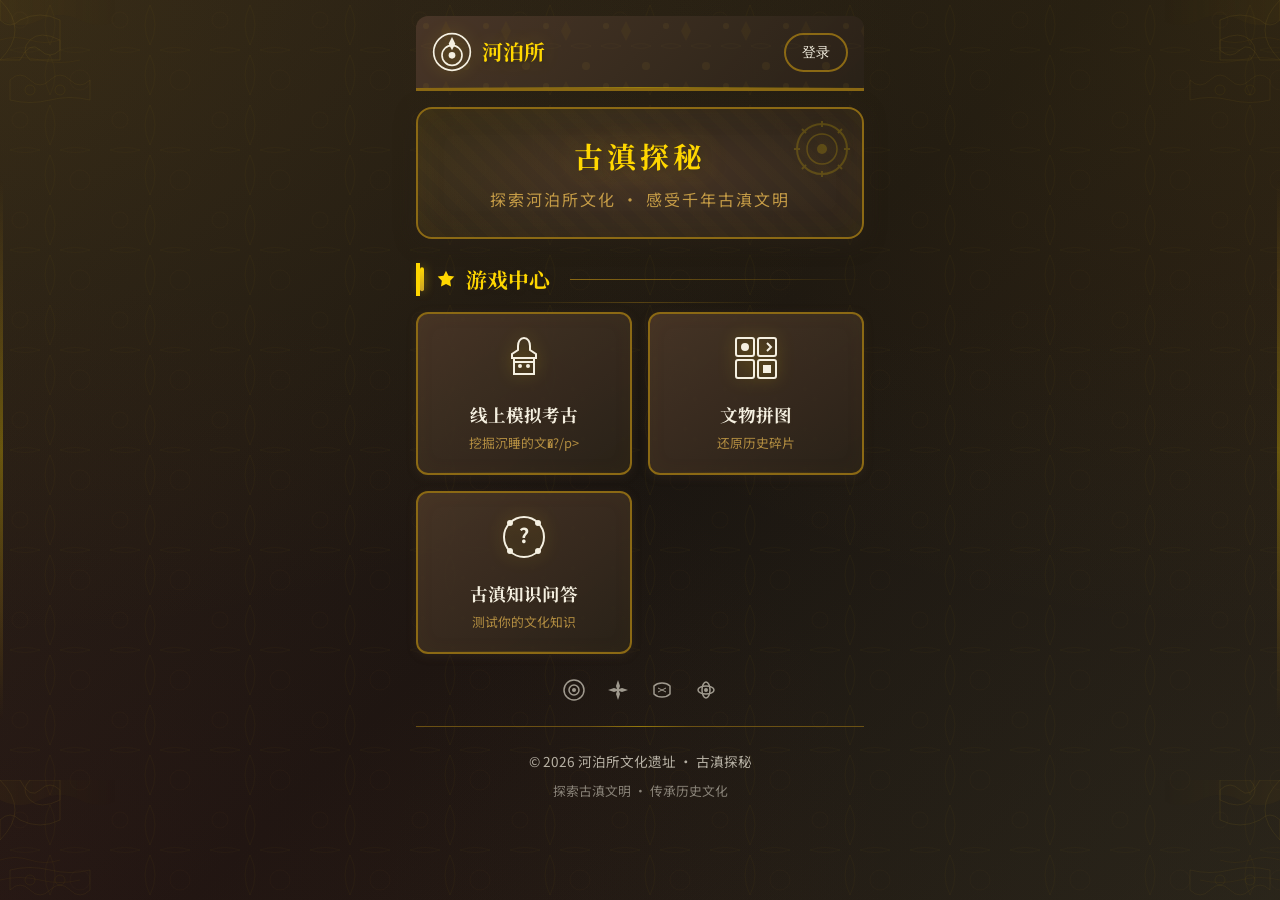
==== commit 70eeb1c5: "更新项目文件" ====
--- a/index.html
+++ b/index.html
@@ -1,21 +1,21 @@
-<!DOCTYPE html>
+﻿<!DOCTYPE html>
 <html lang="zh-CN">
 <head>
   <meta charset="UTF-8">
   <meta name="viewport" content="width=device-width, initial-scale=1.0, maximum-scale=1.0, user-scalable=no">
-  <title>河伯所·古滇探秘 - 线上模拟考古</title>
+  <title>河泊所·古滇探秘 - 线上模拟考古</title>
   <link rel="stylesheet" href="css/style.css">
   <link rel="icon" type="image/svg+xml" href="data:image/svg+xml,%3Csvg xmlns='http://www.w3.org/2000/svg' viewBox='0 0 100 100'%3E%3Ccircle cx='50' cy='50' r='45' fill='%238B6914'/%3E%3Cpath d='M50 15 L55 25 L50 35 L45 25 Z' fill='%23FFD700'/%3E%3Ccircle cx='50' cy='55' r='25' fill='none' stroke='%23FFD700' stroke-width='3'/%3E%3C/svg%3E">
 </head>
 <body>
   <!-- 四角纹饰装饰 -->
   <svg class="corner-decoration top-left" viewBox="0 0 120 120">
-    <!-- 云雷纹角落装饰 -->
+    <!-- 云雷纹角落装�?-->
     <path d="M0,0 L120,0 L120,20 Q100,30 80,20 Q60,10 40,20 Q20,30 0,20 Z" fill="url(#cornerGrad1)" opacity="0.6"/>
     <path d="M0,0 Q30,30 0,60 L20,60 Q30,40 40,50 Q50,60 60,50 L60,40 Q40,30 30,40 Q20,50 30,60 L60,60 L60,20 Q40,10 20,20 Q10,30 0,20 Z" fill="none" stroke="#C9A227" stroke-width="1" opacity="0.4"/>
     <path d="M0,40 Q15,35 30,40 Q45,45 60,40" fill="none" stroke="#8B6914" stroke-width="0.8" opacity="0.5"/>
     <path d="M0,60 Q20,55 40,60 Q60,65 80,60" fill="none" stroke="#8B6914" stroke-width="0.8" opacity="0.5"/>
-    <!-- 蟠螭纹 -->
+    <!-- 蟠螭�?-->
     <path d="M10,80 Q20,70 30,80 Q40,90 50,80 Q60,70 70,80 Q80,90 90,80 L90,100 Q70,95 50,100 Q30,105 10,100 Z" fill="none" stroke="#C9A227" stroke-width="1" opacity="0.3"/>
     <circle cx="30" cy="90" r="5" fill="none" stroke="#FFD700" stroke-width="0.5" opacity="0.4"/>
     <circle cx="60" cy="90" r="5" fill="none" stroke="#FFD700" stroke-width="0.5" opacity="0.4"/>
@@ -71,7 +71,7 @@
             <circle cx="24" cy="28" r="12" fill="none" stroke="currentColor" stroke-width="2"/>
             <circle cx="24" cy="28" r="4" fill="currentColor"/>
           </svg>
-          <span class="logo-text">河伯所</span>
+          <span class="logo-text">河泊所</span>
         </div>
         <div class="user-area">
           <div id="userInfo" class="user-info">
@@ -99,7 +99,7 @@
       </svg>
       <div class="hero-content">
         <h1 class="hero-title">古滇探秘</h1>
-        <p class="hero-subtitle">探索河伯所文化 · 感受千年古滇文明</p>
+        <p class="hero-subtitle">探索河泊所文化 · 感受千年古滇文明</p>
       </div>
     </section>
 
@@ -120,7 +120,7 @@
           <circle cx="28" cy="32" r="2" fill="currentColor"/>
         </svg>
         <h3 class="game-title">线上模拟考古</h3>
-        <p class="game-desc">挖掘沉睡的文物</p>
+        <p class="game-desc">挖掘沉睡的文�?/p>
       </div>
 
       <div class="game-card" onclick="navigateTo('puzzle.html')">
@@ -177,7 +177,7 @@
     </div>
 
     <footer class="footer">
-      <p>© 2026 河伯所文化遗址 · 古滇探秘</p>
+      <p>© 2026 河泊所文化遗址 · 古滇探秘</p>
       <p style="margin-top: 8px; font-size: 0.8rem; opacity: 0.7;">探索古滇文明 · 传承历史文化</p>
     </footer>
   </div>
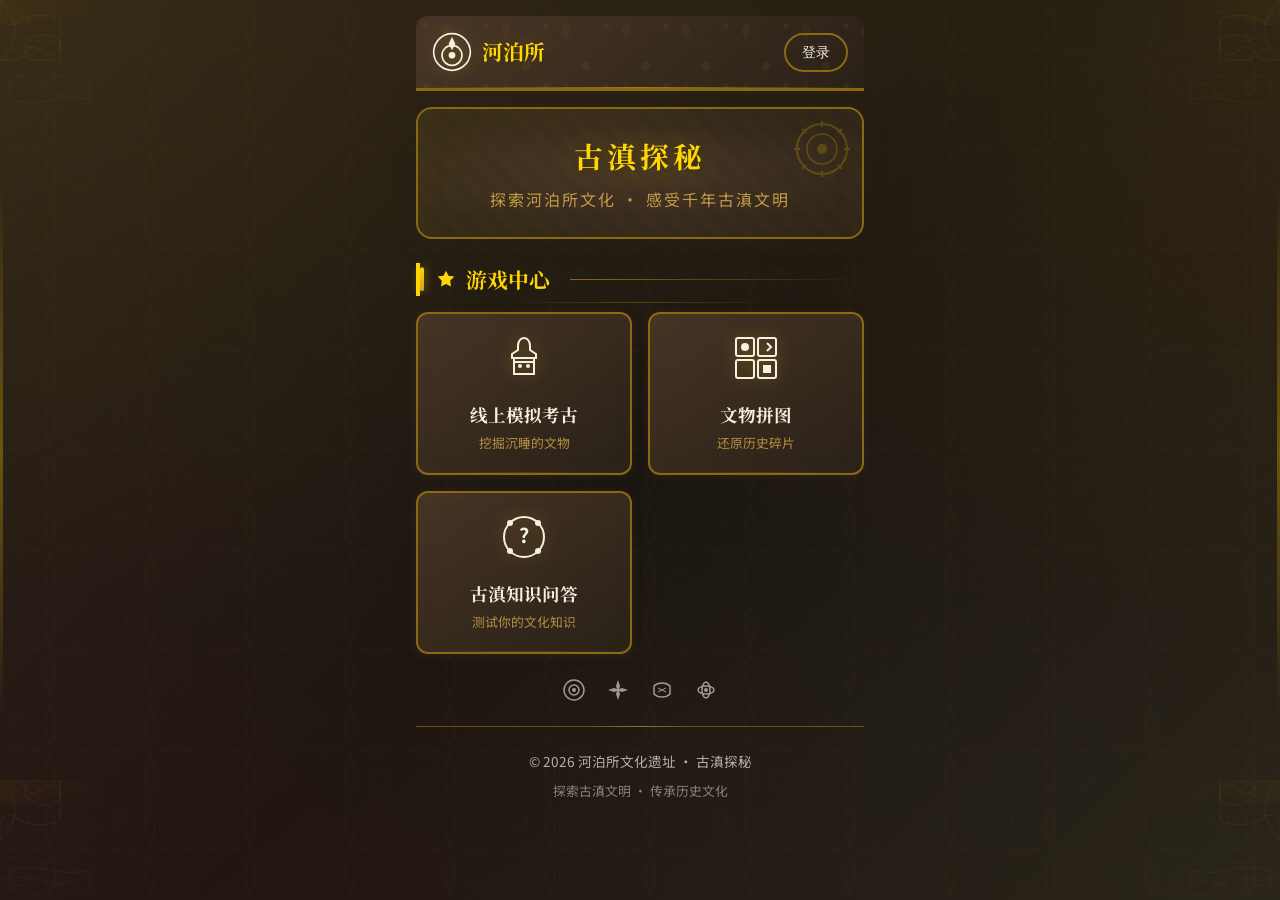
==== commit 8c17886c: "修复所有乱码问题" ====
--- a/index.html
+++ b/index.html
@@ -10,12 +10,12 @@
 <body>
   <!-- 四角纹饰装饰 -->
   <svg class="corner-decoration top-left" viewBox="0 0 120 120">
-    <!-- 云雷纹角落装�?-->
+    <!-- 云雷纹角落装饰 -->
     <path d="M0,0 L120,0 L120,20 Q100,30 80,20 Q60,10 40,20 Q20,30 0,20 Z" fill="url(#cornerGrad1)" opacity="0.6"/>
     <path d="M0,0 Q30,30 0,60 L20,60 Q30,40 40,50 Q50,60 60,50 L60,40 Q40,30 30,40 Q20,50 30,60 L60,60 L60,20 Q40,10 20,20 Q10,30 0,20 Z" fill="none" stroke="#C9A227" stroke-width="1" opacity="0.4"/>
     <path d="M0,40 Q15,35 30,40 Q45,45 60,40" fill="none" stroke="#8B6914" stroke-width="0.8" opacity="0.5"/>
     <path d="M0,60 Q20,55 40,60 Q60,65 80,60" fill="none" stroke="#8B6914" stroke-width="0.8" opacity="0.5"/>
-    <!-- 蟠螭�?-->
+    <!-- 蟠螭纹 -->
     <path d="M10,80 Q20,70 30,80 Q40,90 50,80 Q60,70 70,80 Q80,90 90,80 L90,100 Q70,95 50,100 Q30,105 10,100 Z" fill="none" stroke="#C9A227" stroke-width="1" opacity="0.3"/>
     <circle cx="30" cy="90" r="5" fill="none" stroke="#FFD700" stroke-width="0.5" opacity="0.4"/>
     <circle cx="60" cy="90" r="5" fill="none" stroke="#FFD700" stroke-width="0.5" opacity="0.4"/>
@@ -120,7 +120,7 @@
           <circle cx="28" cy="32" r="2" fill="currentColor"/>
         </svg>
         <h3 class="game-title">线上模拟考古</h3>
-        <p class="game-desc">挖掘沉睡的文�?/p>
+        <p class="game-desc">挖掘沉睡的文物</p>
       </div>
 
       <div class="game-card" onclick="navigateTo('puzzle.html')">
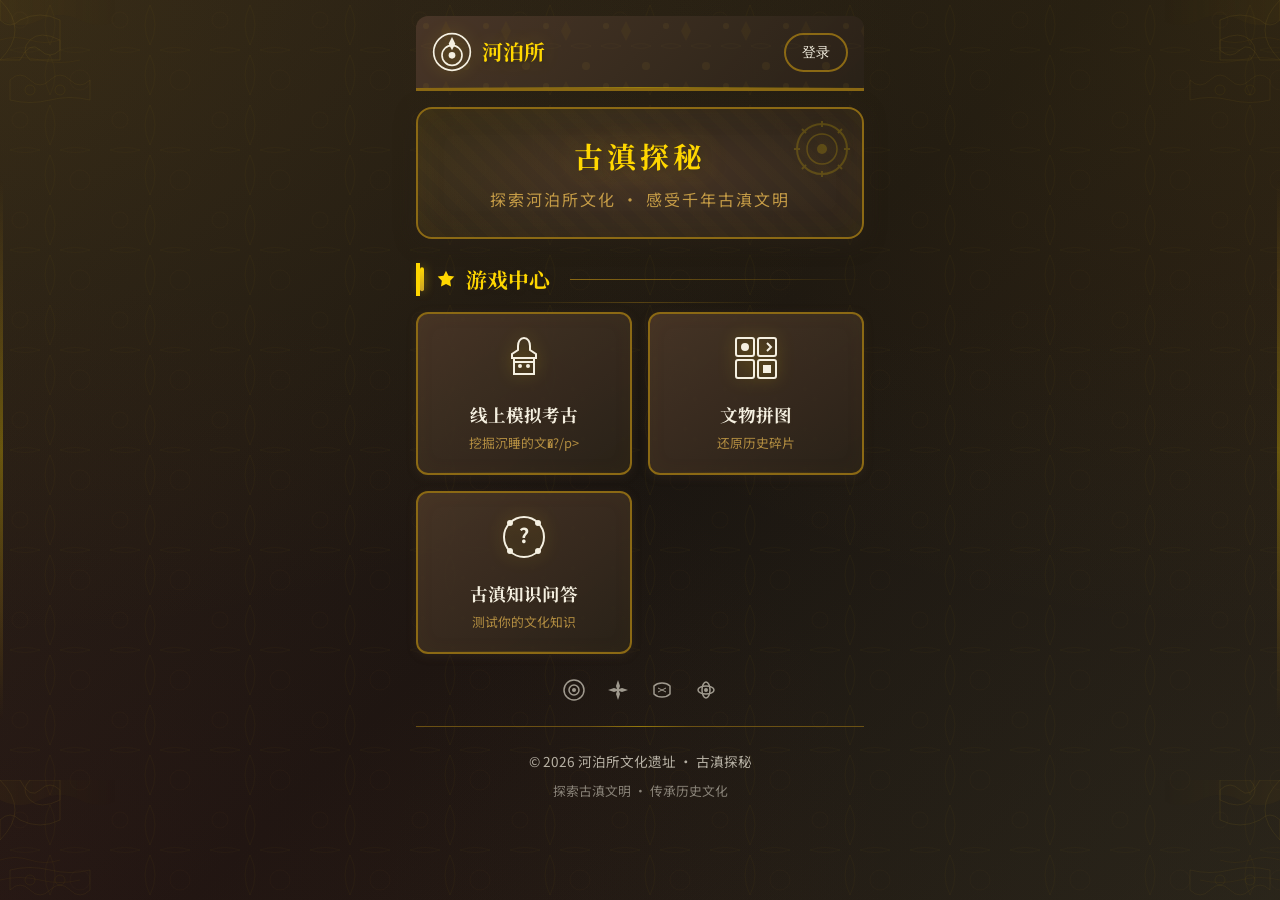
==== commit 51c8693b: "修复所有乱码问题 - 合并远程变更" ====
--- a/index.html
+++ b/index.html
@@ -10,12 +10,12 @@
 <body>
   <!-- 四角纹饰装饰 -->
   <svg class="corner-decoration top-left" viewBox="0 0 120 120">
-    <!-- 云雷纹角落装饰 -->
+    <!-- 云雷纹角落装�?-->
     <path d="M0,0 L120,0 L120,20 Q100,30 80,20 Q60,10 40,20 Q20,30 0,20 Z" fill="url(#cornerGrad1)" opacity="0.6"/>
     <path d="M0,0 Q30,30 0,60 L20,60 Q30,40 40,50 Q50,60 60,50 L60,40 Q40,30 30,40 Q20,50 30,60 L60,60 L60,20 Q40,10 20,20 Q10,30 0,20 Z" fill="none" stroke="#C9A227" stroke-width="1" opacity="0.4"/>
     <path d="M0,40 Q15,35 30,40 Q45,45 60,40" fill="none" stroke="#8B6914" stroke-width="0.8" opacity="0.5"/>
     <path d="M0,60 Q20,55 40,60 Q60,65 80,60" fill="none" stroke="#8B6914" stroke-width="0.8" opacity="0.5"/>
-    <!-- 蟠螭纹 -->
+    <!-- 蟠螭�?-->
     <path d="M10,80 Q20,70 30,80 Q40,90 50,80 Q60,70 70,80 Q80,90 90,80 L90,100 Q70,95 50,100 Q30,105 10,100 Z" fill="none" stroke="#C9A227" stroke-width="1" opacity="0.3"/>
     <circle cx="30" cy="90" r="5" fill="none" stroke="#FFD700" stroke-width="0.5" opacity="0.4"/>
     <circle cx="60" cy="90" r="5" fill="none" stroke="#FFD700" stroke-width="0.5" opacity="0.4"/>
@@ -120,7 +120,7 @@
           <circle cx="28" cy="32" r="2" fill="currentColor"/>
         </svg>
         <h3 class="game-title">线上模拟考古</h3>
-        <p class="game-desc">挖掘沉睡的文物</p>
+        <p class="game-desc">挖掘沉睡的文�?/p>
       </div>
 
       <div class="game-card" onclick="navigateTo('puzzle.html')">
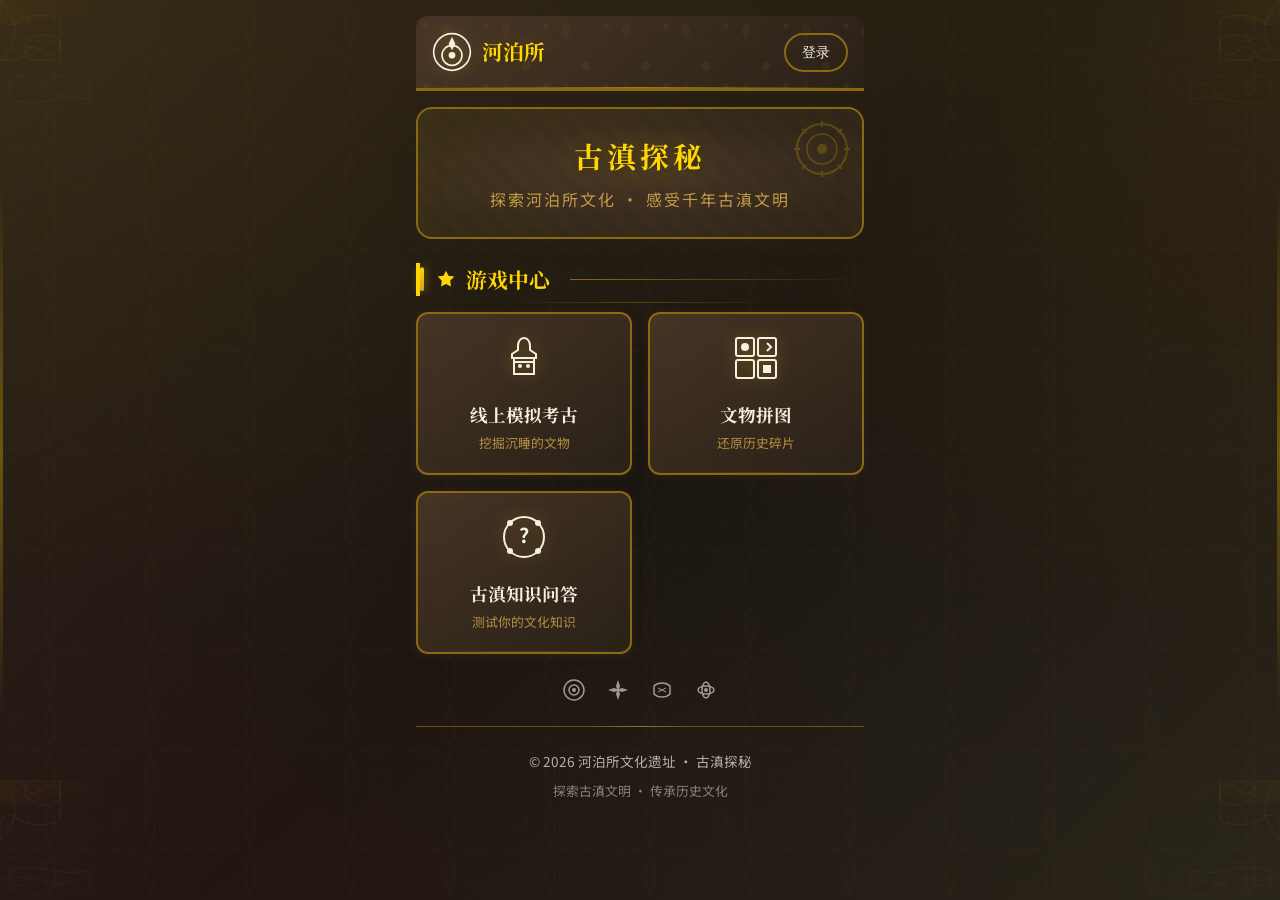
==== commit d5fc4ef1: "修复遗漏乱码" ====
--- a/index.html
+++ b/index.html
@@ -120,7 +120,7 @@
           <circle cx="28" cy="32" r="2" fill="currentColor"/>
         </svg>
         <h3 class="game-title">线上模拟考古</h3>
-        <p class="game-desc">挖掘沉睡的文�?/p>
+        <p class="game-desc">挖掘沉睡的文物</p>
       </div>
 
       <div class="game-card" onclick="navigateTo('puzzle.html')">
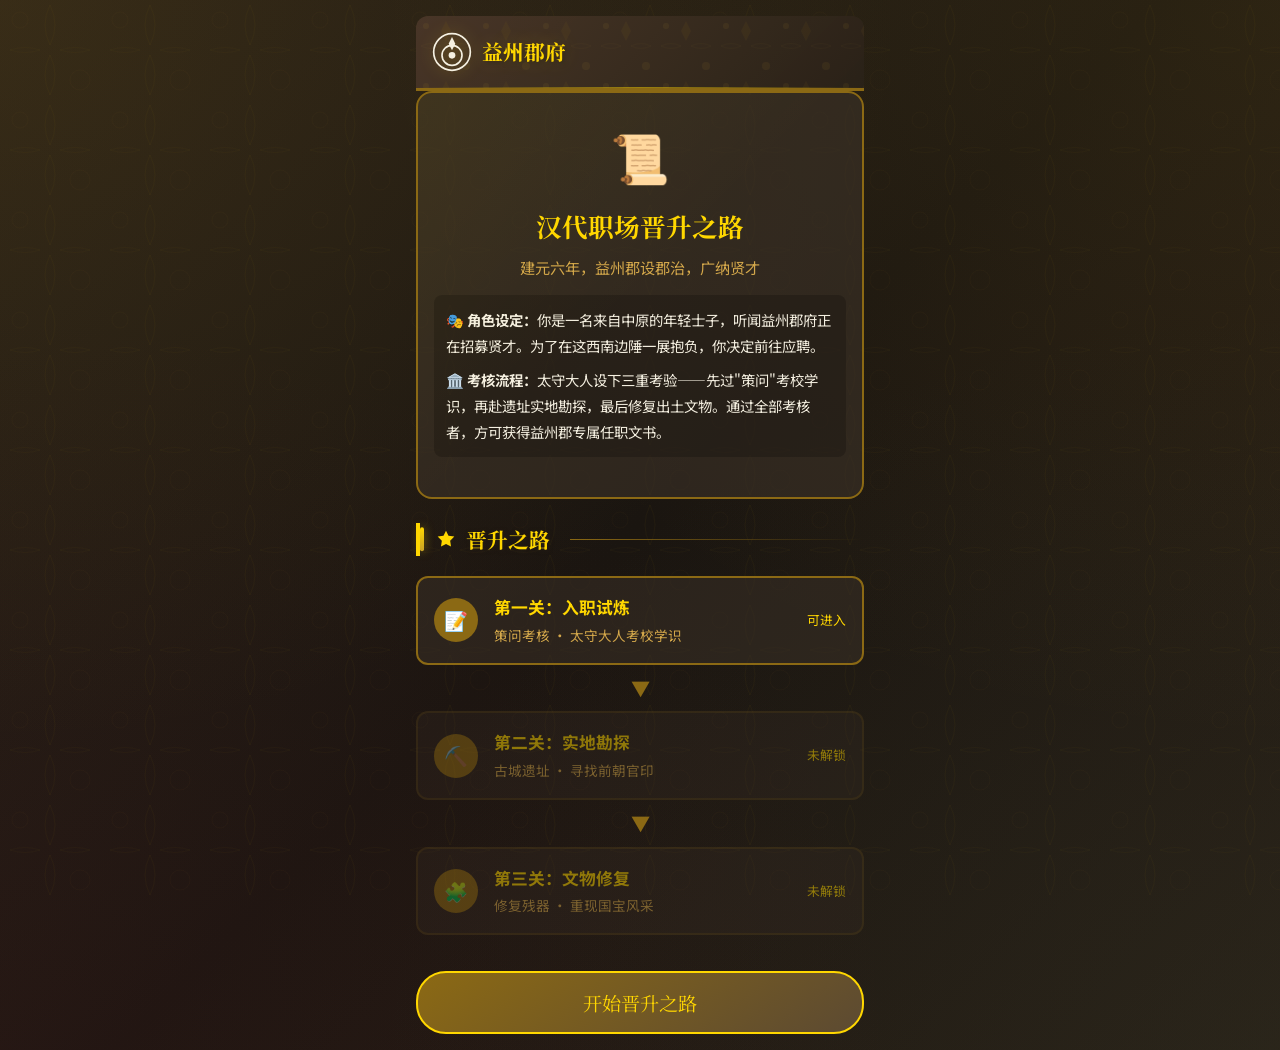
==== commit a0d5c780: "重构为汉代职场晋升之路：新增三关流程、工作证生成页和状态管理" ====
--- a/index.html
+++ b/index.html
@@ -1,67 +1,161 @@
-﻿<!DOCTYPE html>
+<!DOCTYPE html>
 <html lang="zh-CN">
 <head>
   <meta charset="UTF-8">
   <meta name="viewport" content="width=device-width, initial-scale=1.0, maximum-scale=1.0, user-scalable=no">
-  <title>河泊所·古滇探秘 - 线上模拟考古</title>
+  <title>汉代职场晋升之路 - 益州郡新人报到</title>
   <link rel="stylesheet" href="css/style.css">
   <link rel="icon" type="image/svg+xml" href="data:image/svg+xml,%3Csvg xmlns='http://www.w3.org/2000/svg' viewBox='0 0 100 100'%3E%3Ccircle cx='50' cy='50' r='45' fill='%238B6914'/%3E%3Cpath d='M50 15 L55 25 L50 35 L45 25 Z' fill='%23FFD700'/%3E%3Ccircle cx='50' cy='55' r='25' fill='none' stroke='%23FFD700' stroke-width='3'/%3E%3C/svg%3E">
+  <style>
+    .career-intro {
+      text-align: center;
+      padding: 24px 16px;
+      background: rgba(61, 50, 40, 0.6);
+      border-radius: 16px;
+      border: 2px solid var(--primary-bronze);
+      margin-bottom: 20px;
+      position: relative;
+      overflow: hidden;
+    }
+    .career-intro::before {
+      content: '';
+      position: absolute;
+      top: 0; left: 0; right: 0; bottom: 0;
+      background: linear-gradient(135deg, rgba(255,215,0,0.05) 0%, transparent 50%);
+      pointer-events: none;
+    }
+    .career-badge {
+      font-size: 3rem;
+      margin-bottom: 12px;
+    }
+    .career-title {
+      font-family: 'Noto Serif SC', serif;
+      font-size: 1.6rem;
+      color: var(--accent-gold);
+      margin-bottom: 8px;
+    }
+    .career-subtitle {
+      color: var(--secondary-yellow);
+      font-size: 0.95rem;
+      margin-bottom: 16px;
+    }
+    .career-story {
+      color: var(--text-primary);
+      font-size: 0.9rem;
+      line-height: 1.8;
+      text-align: left;
+      padding: 12px;
+      background: rgba(0,0,0,0.2);
+      border-radius: 8px;
+      margin-bottom: 16px;
+    }
+    .level-path {
+      display: flex;
+      flex-direction: column;
+      gap: 12px;
+      margin: 20px 0;
+    }
+    .level-card {
+      display: flex;
+      align-items: center;
+      gap: 16px;
+      padding: 16px;
+      background: rgba(61, 50, 40, 0.5);
+      border: 2px solid var(--primary-bronze);
+      border-radius: 12px;
+      transition: all 0.3s ease;
+    }
+    .level-card.locked {
+      opacity: 0.5;
+      border-color: rgba(139, 105, 20, 0.3);
+    }
+    .level-card.completed {
+      border-color: var(--accent-gold);
+      background: rgba(255, 215, 0, 0.05);
+    }
+    .level-num {
+      width: 44px;
+      height: 44px;
+      border-radius: 50%;
+      background: var(--primary-bronze);
+      display: flex;
+      align-items: center;
+      justify-content: center;
+      font-size: 1.2rem;
+      flex-shrink: 0;
+    }
+    .level-card.completed .level-num {
+      background: var(--accent-gold);
+      color: #1a0f0a;
+    }
+    .level-info {
+      flex: 1;
+      text-align: left;
+    }
+    .level-name {
+      font-size: 1.05rem;
+      color: var(--accent-gold);
+      font-weight: bold;
+    }
+    .level-desc {
+      font-size: 0.85rem;
+      color: var(--secondary-yellow);
+      margin-top: 4px;
+    }
+    .level-status {
+      font-size: 0.8rem;
+      color: var(--accent-gold);
+      text-align: right;
+      min-width: 60px;
+    }
+    .arrow-down {
+      text-align: center;
+      color: var(--primary-bronze);
+      font-size: 1.2rem;
+      margin: -4px 0;
+    }
+    .start-btn {
+      width: 100%;
+      padding: 16px;
+      font-size: 1.2rem;
+      font-family: 'Noto Serif SC', serif;
+      background: linear-gradient(145deg, #8B6914 0%, #5c4a32 100%);
+      border: 2px solid var(--accent-gold);
+      border-radius: 30px;
+      color: #FFD700;
+      cursor: pointer;
+      transition: all 0.3s ease;
+      margin-top: 16px;
+    }
+    .start-btn:hover {
+      box-shadow: 0 0 20px rgba(255, 215, 0, 0.4);
+      transform: translateY(-2px);
+    }
+    .result-preview {
+      background: rgba(61, 50, 40, 0.6);
+      border: 2px solid var(--accent-gold);
+      border-radius: 12px;
+      padding: 16px;
+      margin-top: 20px;
+      text-align: center;
+    }
+    .result-preview h3 {
+      color: var(--accent-gold);
+      margin-bottom: 12px;
+    }
+    .result-scores {
+      display: flex;
+      justify-content: space-around;
+      font-size: 0.9rem;
+      margin-bottom: 12px;
+    }
+    .result-scores span {
+      color: var(--secondary-yellow);
+    }
+  </style>
 </head>
 <body>
-  <!-- 四角纹饰装饰 -->
-  <svg class="corner-decoration top-left" viewBox="0 0 120 120">
-    <!-- 云雷纹角落装�?-->
-    <path d="M0,0 L120,0 L120,20 Q100,30 80,20 Q60,10 40,20 Q20,30 0,20 Z" fill="url(#cornerGrad1)" opacity="0.6"/>
-    <path d="M0,0 Q30,30 0,60 L20,60 Q30,40 40,50 Q50,60 60,50 L60,40 Q40,30 30,40 Q20,50 30,60 L60,60 L60,20 Q40,10 20,20 Q10,30 0,20 Z" fill="none" stroke="#C9A227" stroke-width="1" opacity="0.4"/>
-    <path d="M0,40 Q15,35 30,40 Q45,45 60,40" fill="none" stroke="#8B6914" stroke-width="0.8" opacity="0.5"/>
-    <path d="M0,60 Q20,55 40,60 Q60,65 80,60" fill="none" stroke="#8B6914" stroke-width="0.8" opacity="0.5"/>
-    <!-- 蟠螭�?-->
-    <path d="M10,80 Q20,70 30,80 Q40,90 50,80 Q60,70 70,80 Q80,90 90,80 L90,100 Q70,95 50,100 Q30,105 10,100 Z" fill="none" stroke="#C9A227" stroke-width="1" opacity="0.3"/>
-    <circle cx="30" cy="90" r="5" fill="none" stroke="#FFD700" stroke-width="0.5" opacity="0.4"/>
-    <circle cx="60" cy="90" r="5" fill="none" stroke="#FFD700" stroke-width="0.5" opacity="0.4"/>
-    <defs>
-      <linearGradient id="cornerGrad1" x1="0%" y1="0%" x2="100%" y2="0%">
-        <stop offset="0%" style="stop-color:#8B6914;stop-opacity:0.5"/>
-        <stop offset="100%" style="stop-color:#8B6914;stop-opacity:0"/>
-      </linearGradient>
-    </defs>
-  </svg>
-
-  <svg class="corner-decoration top-right" viewBox="0 0 120 120">
-    <path d="M0,0 L120,0 L120,20 Q100,30 80,20 Q60,10 40,20 Q20,30 0,20 Z" fill="url(#cornerGrad1)" opacity="0.6"/>
-    <path d="M0,0 Q30,30 0,60 L20,60 Q30,40 40,50 Q50,60 60,50 L60,40 Q40,30 30,40 Q20,50 30,60 L60,60 L60,20 Q40,10 20,20 Q10,30 0,20 Z" fill="none" stroke="#C9A227" stroke-width="1" opacity="0.4"/>
-    <path d="M0,40 Q15,35 30,40 Q45,45 60,40" fill="none" stroke="#8B6914" stroke-width="0.8" opacity="0.5"/>
-    <path d="M0,60 Q20,55 40,60 Q60,65 80,60" fill="none" stroke="#8B6914" stroke-width="0.8" opacity="0.5"/>
-    <path d="M10,80 Q20,70 30,80 Q40,90 50,80 Q60,70 70,80 Q80,90 90,80 L90,100 Q70,95 50,100 Q30,105 10,100 Z" fill="none" stroke="#C9A227" stroke-width="1" opacity="0.3"/>
-    <circle cx="30" cy="90" r="5" fill="none" stroke="#FFD700" stroke-width="0.5" opacity="0.4"/>
-    <circle cx="60" cy="90" r="5" fill="none" stroke="#FFD700" stroke-width="0.5" opacity="0.4"/>
-  </svg>
-
-  <svg class="corner-decoration bottom-left" viewBox="0 0 120 120">
-    <path d="M0,120 L120,120 L120,100 Q100,90 80,100 Q60,110 40,100 Q20,90 0,100 Z" fill="url(#cornerGrad1)" opacity="0.6"/>
-    <path d="M0,60 Q30,90 0,120 L20,120 Q30,100 40,110 Q50,120 60,110 L60,100 Q40,90 30,100 Q20,110 30,120 L60,120 L60,80 Q40,70 20,80 Q10,90 0,80 Z" fill="none" stroke="#C9A227" stroke-width="1" opacity="0.4"/>
-    <path d="M0,40 Q15,45 30,40 Q45,35 60,40" fill="none" stroke="#8B6914" stroke-width="0.8" opacity="0.5"/>
-    <path d="M0,20 Q20,25 40,20 Q60,15 80,20" fill="none" stroke="#8B6914" stroke-width="0.8" opacity="0.5"/>
-    <path d="M10,10 Q20,20 30,10 Q40,0 50,10 Q60,20 70,10 Q80,0 90,10 L90,30 Q70,25 50,30 Q30,35 10,30 Z" fill="none" stroke="#C9A227" stroke-width="1" opacity="0.3"/>
-    <circle cx="30" cy="20" r="5" fill="none" stroke="#FFD700" stroke-width="0.5" opacity="0.4"/>
-    <circle cx="60" cy="20" r="5" fill="none" stroke="#FFD700" stroke-width="0.5" opacity="0.4"/>
-  </svg>
-
-  <svg class="corner-decoration bottom-right" viewBox="0 0 120 120">
-    <path d="M0,120 L120,120 L120,100 Q100,90 80,100 Q60,110 40,100 Q20,90 0,100 Z" fill="url(#cornerGrad1)" opacity="0.6"/>
-    <path d="M0,60 Q30,90 0,120 L20,120 Q30,100 40,110 Q50,120 60,110 L60,100 Q40,90 30,100 Q20,110 30,120 L60,120 L60,80 Q40,70 20,80 Q10,90 0,80 Z" fill="none" stroke="#C9A227" stroke-width="1" opacity="0.4"/>
-    <path d="M0,40 Q15,45 30,40 Q45,35 60,40" fill="none" stroke="#8B6914" stroke-width="0.8" opacity="0.5"/>
-    <path d="M0,20 Q20,25 40,20 Q60,15 80,20" fill="none" stroke="#8B6914" stroke-width="0.8" opacity="0.5"/>
-    <path d="M10,10 Q20,20 30,10 Q40,0 50,10 Q60,20 70,10 Q80,0 90,10 L90,30 Q70,25 50,30 Q30,35 10,30 Z" fill="none" stroke="#C9A227" stroke-width="1" opacity="0.3"/>
-    <circle cx="30" cy="20" r="5" fill="none" stroke="#FFD700" stroke-width="0.5" opacity="0.4"/>
-    <circle cx="60" cy="20" r="5" fill="none" stroke="#FFD700" stroke-width="0.5" opacity="0.4"/>
-  </svg>
-
-  <!-- 侧边装饰 -->
-  <div class="border-decoration left"></div>
-  <div class="border-decoration right"></div>
-
-  <div class="container page" id="app">
+  <div class="container page">
     <header class="header">
       <div class="header-content">
         <div class="logo">
@@ -71,117 +165,130 @@
             <circle cx="24" cy="28" r="12" fill="none" stroke="currentColor" stroke-width="2"/>
             <circle cx="24" cy="28" r="4" fill="currentColor"/>
           </svg>
-          <span class="logo-text">河泊所</span>
-        </div>
-        <div class="user-area">
-          <div id="userInfo" class="user-info">
-            <button class="user-btn" id="userBtn" onclick="handleUserAction()">登录</button>
-          </div>
+          <span class="logo-text">益州郡府</span>
         </div>
       </div>
     </header>
 
-    <section class="hero">
-      <svg class="sun-pattern" viewBox="0 0 60 60">
-        <circle cx="30" cy="30" r="25" fill="none" stroke="#FFD700" stroke-width="2"/>
-        <circle cx="30" cy="30" r="15" fill="none" stroke="#FFD700" stroke-width="1.5"/>
-        <circle cx="30" cy="30" r="5" fill="#FFD700"/>
-        <g stroke="#FFD700" stroke-width="2">
-          <line x1="30" y1="2" x2="30" y2="8"/>
-          <line x1="30" y1="52" x2="30" y2="58"/>
-          <line x1="2" y1="30" x2="8" y2="30"/>
-          <line x1="52" y1="30" x2="58" y2="30"/>
-          <line x1="10" y1="10" x2="14" y2="14"/>
-          <line x1="46" y1="46" x2="50" y2="50"/>
-          <line x1="50" y1="10" x2="46" y2="14"/>
-          <line x1="14" y1="46" x2="10" y2="50"/>
-        </g>
-      </svg>
-      <div class="hero-content">
-        <h1 class="hero-title">古滇探秘</h1>
-        <p class="hero-subtitle">探索河泊所文化 · 感受千年古滇文明</p>
-      </div>
-    </section>
+    <div class="career-intro">
+      <div class="career-badge">📜</div>
+      <h1 class="career-title">汉代职场晋升之路</h1>
+      <p class="career-subtitle">建元六年，益州郡设郡治，广纳贤才</p>
+      <div class="career-story">
+        <p>🎭 <strong>角色设定：</strong>你是一名来自中原的年轻士子，听闻益州郡府正在招募贤才。为了在这西南边陲一展抱负，你决定前往应聘。</p>
+        <p style="margin-top:8px">🏛️ <strong>考核流程：</strong>太守大人设下三重考验——先过"策问"考校学识，再赴遗址实地勘探，最后修复出土文物。通过全部考核者，方可获得益州郡专属任职文书。</p>
+      </div>
+    </div>
 
     <h2 class="section-title">
       <svg width="20" height="20" viewBox="0 0 24 24" fill="currentColor">
         <path d="M12 2L15 8L22 9L17 14L18 21L12 18L6 21L7 14L2 9L9 8L12 2Z"/>
       </svg>
-      游戏中心
+      晋升之路
     </h2>
 
-    <div class="game-grid">
-      <div class="game-card" onclick="navigateTo('archaeology.html')">
-        <svg class="game-icon" viewBox="0 0 48 48">
-          <path d="M24 4 C20 4 18 8 18 12 L18 16 L12 20 L12 24 L36 24 L36 20 L30 16 L30 12 C30 8 28 4 24 4 Z" fill="none" stroke="currentColor" stroke-width="2"/>
-          <rect x="14" y="24" width="20" height="16" fill="none" stroke="currentColor" stroke-width="2"/>
-          <line x1="14" y1="28" x2="34" y2="28" stroke="currentColor" stroke-width="2"/>
-          <circle cx="20" cy="32" r="2" fill="currentColor"/>
-          <circle cx="28" cy="32" r="2" fill="currentColor"/>
-        </svg>
-        <h3 class="game-title">线上模拟考古</h3>
-        <p class="game-desc">挖掘沉睡的文物</p>
-      </div>
-
-      <div class="game-card" onclick="navigateTo('puzzle.html')">
-        <svg class="game-icon" viewBox="0 0 48 48">
-          <rect x="4" y="4" width="18" height="18" rx="2" fill="none" stroke="currentColor" stroke-width="2"/>
-          <rect x="26" y="4" width="18" height="18" rx="2" fill="none" stroke="currentColor" stroke-width="2"/>
-          <rect x="4" y="26" width="18" height="18" rx="2" fill="none" stroke="currentColor" stroke-width="2"/>
-          <rect x="26" y="26" width="18" height="18" rx="2" fill="none" stroke="currentColor" stroke-width="2"/>
-          <circle cx="13" cy="13" r="4" fill="currentColor"/>
-          <path d="M35 9 L39 13 L35 17" fill="none" stroke="currentColor" stroke-width="2"/>
-          <rect x="31" y="31" width="8" height="8" fill="currentColor"/>
-        </svg>
-        <h3 class="game-title">文物拼图</h3>
-        <p class="game-desc">还原历史碎片</p>
-      </div>
-
-      <div class="game-card" onclick="navigateTo('quiz.html')">
-        <svg class="game-icon" viewBox="0 0 48 48">
-          <circle cx="24" cy="24" r="20" fill="none" stroke="currentColor" stroke-width="2"/>
-          <text x="24" y="30" text-anchor="middle" font-size="20" font-weight="bold" fill="currentColor">?</text>
-          <circle cx="10" cy="10" r="3" fill="currentColor"/>
-          <circle cx="38" cy="10" r="3" fill="currentColor"/>
-          <circle cx="10" cy="38" r="3" fill="currentColor"/>
-          <circle cx="38" cy="38" r="3" fill="currentColor"/>
-        </svg>
-        <h3 class="game-title">古滇知识问答</h3>
-        <p class="game-desc">测试你的文化知识</p>
-      </div>
-
-
+    <div class="level-path" id="levelPath">
+      <div class="level-card" id="level1Card" onclick="goLevel(1)">
+        <div class="level-num">📝</div>
+        <div class="level-info">
+          <div class="level-name">第一关：入职试炼</div>
+          <div class="level-desc">策问考核 · 太守大人考校学识</div>
+        </div>
+        <div class="level-status" id="level1Status">可进入</div>
+      </div>
+      <div class="arrow-down">▼</div>
+      <div class="level-card locked" id="level2Card" onclick="goLevel(2)">
+        <div class="level-num">⛏️</div>
+        <div class="level-info">
+          <div class="level-name">第二关：实地勘探</div>
+          <div class="level-desc">古城遗址 · 寻找前朝官印</div>
+        </div>
+        <div class="level-status" id="level2Status">未解锁</div>
+      </div>
+      <div class="arrow-down">▼</div>
+      <div class="level-card locked" id="level3Card" onclick="goLevel(3)">
+        <div class="level-num">🧩</div>
+        <div class="level-info">
+          <div class="level-name">第三关：文物修复</div>
+          <div class="level-desc">修复残器 · 重现国宝风采</div>
+        </div>
+        <div class="level-status" id="level3Status">未解锁</div>
+      </div>
     </div>
 
-    <div class="cultural-pattern">
-      <svg class="pattern-item" viewBox="0 0 24 24">
-        <circle cx="12" cy="12" r="10" fill="none" stroke="currentColor" stroke-width="1.5"/>
-        <circle cx="12" cy="12" r="5" fill="none" stroke="currentColor" stroke-width="1.5"/>
-        <circle cx="12" cy="12" r="2" fill="currentColor"/>
-      </svg>
-      <svg class="pattern-item" viewBox="0 0 24 24">
-        <path d="M12 2 L14 8 L12 14 L10 8 Z" fill="currentColor"/>
-        <path d="M12 22 L14 16 L12 10 L10 16 Z" fill="currentColor"/>
-        <path d="M2 12 L8 10 L14 12 L8 14 Z" fill="currentColor"/>
-        <path d="M22 12 L16 10 L10 12 L16 14 Z" fill="currentColor"/>
-      </svg>
-      <svg class="pattern-item" viewBox="0 0 24 24">
-        <path d="M4 8 C8 4 16 4 20 8 L20 16 C16 20 8 20 4 16 Z" fill="none" stroke="currentColor" stroke-width="1.5"/>
-        <path d="M8 10 L16 14 M16 10 L8 14" stroke="currentColor" stroke-width="1"/>
-      </svg>
-      <svg class="pattern-item" viewBox="0 0 24 24">
-        <ellipse cx="12" cy="12" rx="8" ry="4" fill="none" stroke="currentColor" stroke-width="1.5"/>
-        <ellipse cx="12" cy="12" rx="4" ry="8" fill="none" stroke="currentColor" stroke-width="1.5"/>
-        <circle cx="12" cy="12" r="2" fill="currentColor"/>
-      </svg>
+    <button class="start-btn" id="startBtn" onclick="startCareerFlow()">开始晋升之路</button>
+
+    <div class="result-preview hidden" id="resultPreview">
+      <h3>📋 当前考核进度</h3>
+      <div class="result-scores" id="resultScores"></div>
+      <button class="action-btn primary" onclick="goCertificate()">查看任职文书</button>
+      <button class="action-btn" onclick="resetAll(); location.reload();" style="margin-top:8px">重新考核</button>
     </div>
-
-    <footer class="footer">
-      <p>© 2026 河泊所文化遗址 · 古滇探秘</p>
-      <p style="margin-top: 8px; font-size: 0.8rem; opacity: 0.7;">探索古滇文明 · 传承历史文化</p>
-    </footer>
   </div>
 
-  <script src="js/app.js"></script>
+  <script src="js/career.js"></script>
+  <script>
+    function startCareerFlow() {
+      startCareer();
+      window.location.href = 'quiz.html';
+    }
+
+    function goLevel(level) {
+      if (!canPlayLevel(level)) {
+        alert('请先完成前一关考核！');
+        return;
+      }
+      var map = { 1: 'quiz.html', 2: 'archaeology.html', 3: 'puzzle.html' };
+      window.location.href = map[level];
+    }
+
+    function goCertificate() {
+      window.location.href = 'certificate.html';
+    }
+
+    function resetAll() {
+      resetCareer();
+    }
+
+    function updateUI() {
+      var career = getCareer();
+      if (!career) return;
+
+      var allDone = career.level1 && career.level2 && career.level3;
+      var btn = document.getElementById('startBtn');
+
+      if (allDone) {
+        btn.textContent = '已通关，查看任职文书';
+        btn.onclick = goCertificate;
+        document.getElementById('resultPreview').classList.remove('hidden');
+        var rs = document.getElementById('resultScores');
+        rs.innerHTML =
+          '<span>策问：' + (career.level1 ? career.level1.score : 0) + '/' + (career.level1 ? career.level1.maxScore : 0) + '</span>' +
+          '<span>勘探：' + (career.level2 ? career.level2.score : 0) + '/' + (career.level2 ? career.level2.maxScore : 0) + '</span>' +
+          '<span>修复：' + (career.level3 ? career.level3.score : 0) + '/' + (career.level3 ? career.level3.maxScore : 0) + '</span>';
+      } else if (career.level1 || career.level2 || career.level3) {
+        btn.textContent = '继续考核';
+        var next = career.level1 ? (career.level2 ? (career.level3 ? 3 : 3) : 2) : 1;
+        btn.onclick = function() { goLevel(next); };
+      }
+
+      // Update cards
+      [1, 2, 3].forEach(function(l) {
+        var card = document.getElementById('level' + l + 'Card');
+        var status = document.getElementById('level' + l + 'Status');
+        var res = career['level' + l];
+        if (res) {
+          card.classList.remove('locked');
+          card.classList.add('completed');
+          status.textContent = res.score + '分';
+        } else if (canPlayLevel(l)) {
+          card.classList.remove('locked');
+          status.textContent = '可进入';
+        }
+      });
+    }
+
+    updateUI();
+  </script>
 </body>
-</html>+</html>
--- a/css/style.css
+++ b/css/style.css
@@ -259,9 +259,9 @@
   left: 0;
   right: 0;
   bottom: 0;
-  background: 
+  background:
     linear-gradient(135deg, rgba(255, 215, 0, 0.05) 0%, transparent 50%),
-    repeating-linear-gradient(
+    linear-gradient(
       45deg,
       transparent,
       transparent 10px,
@@ -269,6 +269,7 @@
       rgba(139, 105, 20, 0.03) 20px
     );
   animation: patternMove 20s linear infinite;
+  pointer-events: none;
 }
 
 .hero::after {
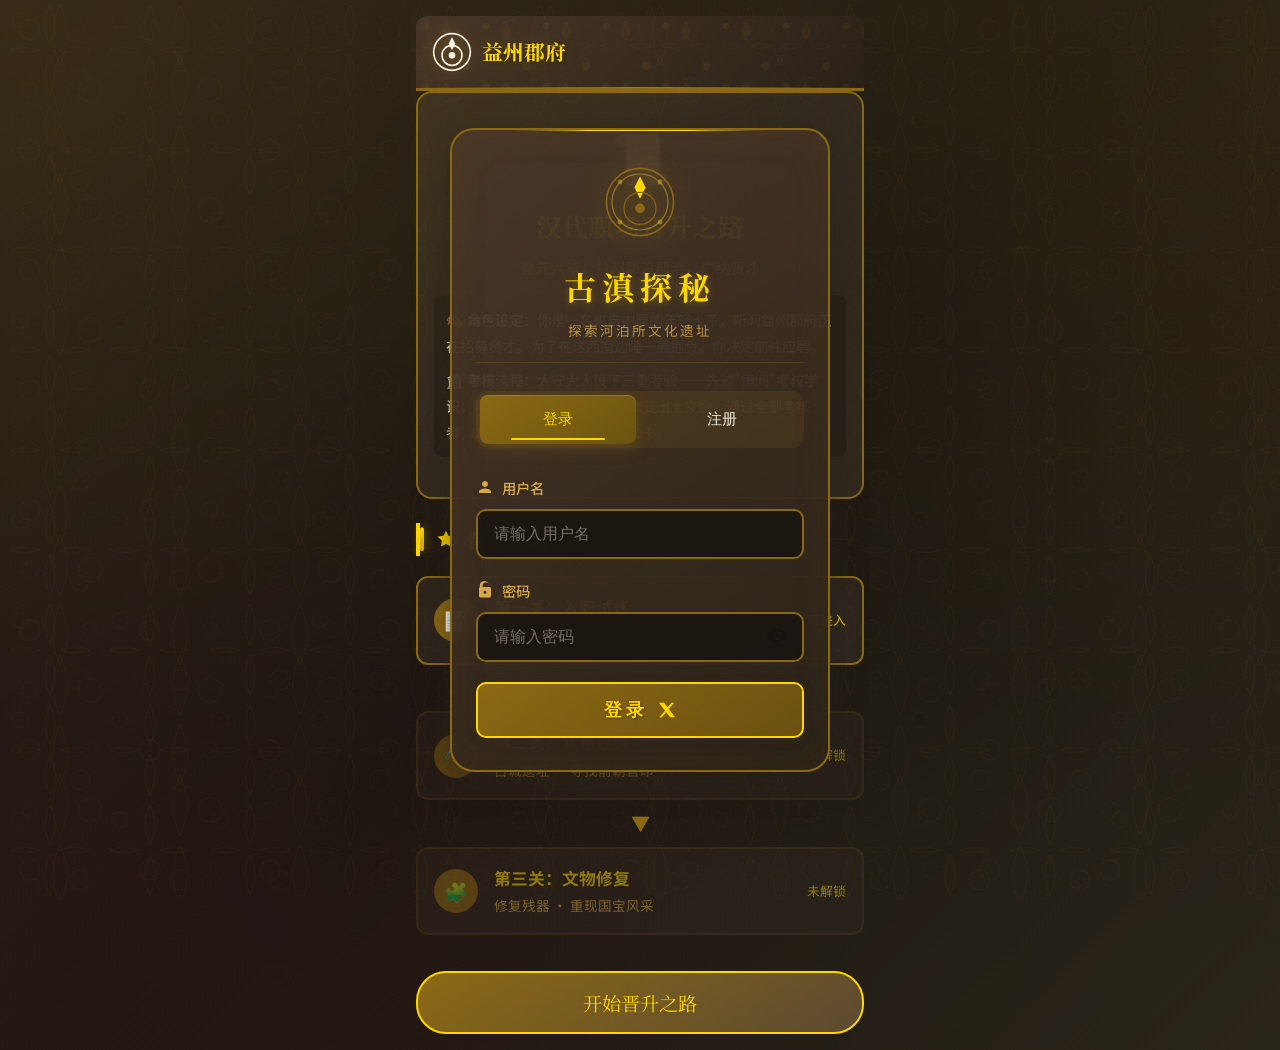
==== commit 9c4799df: "feat: add login/register overlay on index page" ====
--- a/index.html
+++ b/index.html
@@ -152,9 +152,173 @@
     .result-scores span {
       color: var(--secondary-yellow);
     }
+    .auth-overlay {
+      position: fixed;
+      top: 0;
+      left: 0;
+      right: 0;
+      bottom: 0;
+      display: flex;
+      align-items: center;
+      justify-content: center;
+      z-index: 3000;
+      overflow-y: auto;
+      padding: 20px;
+    }
+    .auth-overlay.hidden {
+      display: none !important;
+    }
   </style>
 </head>
 <body>
+  <!-- 登录注册覆盖层 -->
+  <div id="authOverlay" class="auth-overlay hidden">
+    <div class="bg-pattern"></div>
+    <div class="auth-container" style="margin:auto;position:relative;z-index:10;">
+      <div class="auth-card">
+        <div class="card-logo">
+          <svg viewBox="0 0 100 100" class="logo-main">
+            <circle cx="50" cy="50" r="42" fill="none" stroke="#8B6914" stroke-width="2"/>
+            <circle cx="50" cy="50" r="35" fill="none" stroke="#C9A227" stroke-width="1.5" opacity="0.6"/>
+            <path d="M50 18 L57 32 L50 46 L43 32 Z" fill="#FFD700"/>
+            <circle cx="50" cy="58" r="20" fill="none" stroke="#8B6914" stroke-width="1.5"/>
+            <circle cx="50" cy="58" r="6" fill="#8B6914"/>
+            <circle cx="25" cy="25" r="3" fill="#C9A227" opacity="0.6"/>
+            <circle cx="75" cy="25" r="3" fill="#C9A227" opacity="0.6"/>
+            <circle cx="25" cy="75" r="3" fill="#C9A227" opacity="0.6"/>
+            <circle cx="75" cy="75" r="3" fill="#C9A227" opacity="0.6"/>
+          </svg>
+          <h1 class="card-title">古滇探秘</h1>
+          <p class="card-subtitle">探索河泊所文化遗址</p>
+        </div>
+
+        <div class="tabs-wrapper">
+          <button class="tab active" id="tabLogin" onclick="showTab('login')">
+            <span class="tab-text">登录</span>
+            <span class="tab-indicator"></span>
+          </button>
+          <button class="tab" id="tabRegister" onclick="showTab('register')">
+            <span class="tab-text">注册</span>
+            <span class="tab-indicator"></span>
+          </button>
+        </div>
+
+        <form id="formLogin" class="form-panel active" onsubmit="handleLogin(event)">
+          <div class="input-group">
+            <label class="input-label">
+              <svg class="label-icon" viewBox="0 0 24 24">
+                <path d="M12 12c2.21 0 4-1.79 4-4s-1.79-4-4-4-4 1.79-4 4 1.79 4 4 4zm0 2c-2.67 0-8 1.34-8 4v2h16v-2c0-2.66-5.33-4-8-4z"/>
+              </svg>
+              <span>用户名</span>
+            </label>
+            <input type="text" id="loginUser" class="form-input" placeholder="请输入用户名" required>
+          </div>
+          <div class="input-group">
+            <label class="input-label">
+              <svg class="label-icon" viewBox="0 0 24 24">
+                <path d="M18 8h-1V6a6 6 0 00-12 0v2H6c-1.1 0-2 .9-2 2v10a2 2 0 002 2h12a2 2 0 002-2V10c0-1.1-.9-2-2-2zm-6 9c-1.1 0-2-.9-2-2s.9-2 2-2 2 .9 2 2-.9 2-2 2zm3.1-9H8.9V6a4 4 0 018 0v2z"/>
+              </svg>
+              <span>密码</span>
+            </label>
+            <div class="password-box">
+              <input type="password" id="loginPass" class="form-input" placeholder="请输入密码" required>
+              <button type="button" class="toggle-pass" onclick="togglePassword('loginPass')">
+                <svg class="eye" viewBox="0 0 24 24">
+                  <path d="M12 4.5C7 4.5 2.73 7.61 1 12c1.73 4.39 6 7.5 11 7.5s9.27-3.11 11-7.5c-1.73-4.39-6-7.5-11-7.5zM12 17c-2.76 0-5-2.24-5-5s2.24-5 5-5 5 2.24 5 5-2.24 5-5 5zm0-8c-1.66 0-3 1.34-3 3s1.34 3 3 3 3-1.34 3-3-1.34-3-3-3z"/>
+                </svg>
+              </button>
+            </div>
+          </div>
+          <button type="submit" class="submit-btn">
+            <span class="btn-text">登录</span>
+            <svg class="btn-arrow" viewBox="0 0 24 24">
+              <path d="M18.244 2.25h3.308l-7.227 8.26 8.502 11.24H16.17l-5.214-6.817L4.99 21.75H1.68l7.73-8.835L1.254 2.25H8.08l4.713 6.231z"/>
+            </svg>
+          </button>
+        </form>
+
+        <form id="formRegister" class="form-panel hidden" onsubmit="handleRegister(event)">
+          <div class="input-group">
+            <label class="input-label">
+              <svg class="label-icon" viewBox="0 0 24 24">
+                <path d="M12 12c2.21 0 4-1.79 4-4s-1.79-4-4-4-4 1.79-4 4 1.79 4 4 4zm0 2c-2.67 0-8 1.34-8 4v2h16v-2c0-2.66-5.33-4-8-4z"/>
+              </svg>
+              <span>用户名</span>
+            </label>
+            <input type="text" id="regUser" class="form-input" placeholder="请输入用户名(4-20字符)" required>
+          </div>
+          <div class="input-group">
+            <label class="input-label">
+              <svg class="label-icon" viewBox="0 0 24 24">
+                <path d="M18 8h-1V6a6 6 0 00-12 0v2H6c-1.1 0-2 .9-2 2v10a2 2 0 002 2h12a2 2 0 002-2V10c0-1.1-.9-2-2-2zm-6 9c-1.1 0-2-.9-2-2s.9-2 2-2 2 .9 2 2-.9 2-2 2zm3.1-9H8.9V6a4 4 0 018 0v2z"/>
+              </svg>
+              <span>密码</span>
+            </label>
+            <div class="password-box">
+              <input type="password" id="regPass" class="form-input" placeholder="请输入密码" required>
+              <button type="button" class="toggle-pass" onclick="togglePassword('regPass')">
+                <svg class="eye" viewBox="0 0 24 24">
+                  <path d="M12 4.5C7 4.5 2.73 7.61 1 12c1.73 4.39 6 7.5 11 7.5s9.27-3.11 11-7.5c-1.73-4.39-6-7.5-11-7.5zM12 17c-2.76 0-5-2.24-5-5s2.24-5 5-5 5 2.24 5 5-2.24 5-5 5zm0-8c-1.66 0-3 1.34-3 3s1.34 3 3 3 3-1.34 3-3-1.34-3-3-3z"/>
+                </svg>
+              </button>
+            </div>
+          </div>
+          <div class="input-group">
+            <label class="input-label">
+              <svg class="label-icon" viewBox="0 0 24 24">
+                <path d="M12 2C8.13 2 5 5.13 5 9c0 5.25 7 13 7 13s7-7.75 7-13c0-3.87-3.13-7-7-7zm0 9.5c-1.38 0-2.5-1.12-2.5-2.5s1.12-2.5 2.5-2.5 2.5 1.12 2.5 2.5-1.12 2.5-2.5 2.5z"/>
+              </svg>
+              <span>所在省份</span>
+            </label>
+            <select id="regProvince" class="form-select" required>
+              <option value="">请选择省份</option>
+              <option value="北京">北京市</option>
+              <option value="天津">天津市</option>
+              <option value="河北">河北省</option>
+              <option value="山西">山西省</option>
+              <option value="内蒙古">内蒙古自治区</option>
+              <option value="辽宁">辽宁省</option>
+              <option value="吉林">吉林省</option>
+              <option value="黑龙江">黑龙江省</option>
+              <option value="上海">上海市</option>
+              <option value="江苏">江苏省</option>
+              <option value="浙江">浙江省</option>
+              <option value="安徽">安徽省</option>
+              <option value="福建">福建省</option>
+              <option value="江西">江西省</option>
+              <option value="山东">山东省</option>
+              <option value="河南">河南省</option>
+              <option value="湖北">湖北省</option>
+              <option value="湖南">湖南省</option>
+              <option value="广东">广东省</option>
+              <option value="广西">广西壮族自治区</option>
+              <option value="海南">海南省</option>
+              <option value="重庆">重庆市</option>
+              <option value="四川">四川省</option>
+              <option value="贵州">贵州省</option>
+              <option value="云南">云南省</option>
+              <option value="西藏">西藏自治区</option>
+              <option value="陕西">陕西省</option>
+              <option value="甘肃">甘肃省</option>
+              <option value="青海">青海省</option>
+              <option value="宁夏">宁夏回族自治区</option>
+              <option value="新疆">新疆维吾尔自治区</option>
+              <option value="台湾">台湾省</option>
+              <option value="香港">香港特别行政区</option>
+              <option value="澳门">澳门特别行政区</option>
+            </select>
+          </div>
+          <button type="submit" class="submit-btn">
+            <span class="btn-text">注册</span>
+            <svg class="btn-arrow" viewBox="0 0 24 24">
+              <path d="M19 13h-6v6h-2v-6H5v-2h6V5h2v6h6v2z"/>
+            </svg>
+          </button>
+        </form>
+      </div>
+    </div>
+  </div>
+
   <div class="container page">
     <header class="header">
       <div class="header-content">
@@ -288,7 +452,122 @@
       });
     }
 
-    updateUI();
+    // 登录注册相关逻辑
+    var AUTH_STORAGE = {
+      USERS: 'heboUsers',
+      CURRENT_USER: 'heboUser'
+    };
+
+    function showTab(tab) {
+      var tabs = document.querySelectorAll('.tab');
+      var loginForm = document.getElementById('formLogin');
+      var registerForm = document.getElementById('formRegister');
+      tabs.forEach(function(t) { t.classList.remove('active'); });
+      if (tab === 'login') {
+        document.getElementById('tabLogin').classList.add('active');
+        loginForm.classList.add('active');
+        loginForm.classList.remove('hidden');
+        registerForm.classList.remove('active');
+        registerForm.classList.add('hidden');
+      } else {
+        document.getElementById('tabRegister').classList.add('active');
+        registerForm.classList.add('active');
+        registerForm.classList.remove('hidden');
+        loginForm.classList.remove('active');
+        loginForm.classList.add('hidden');
+      }
+    }
+
+    function getAuthUsers() {
+      var data = localStorage.getItem(AUTH_STORAGE.USERS);
+      return data ? JSON.parse(data) : [];
+    }
+
+    function saveAuthUsers(users) {
+      localStorage.setItem(AUTH_STORAGE.USERS, JSON.stringify(users));
+    }
+
+    function togglePassword(fieldId) {
+      var field = document.getElementById(fieldId);
+      field.type = field.type === 'password' ? 'text' : 'password';
+    }
+
+    function handleLogin(event) {
+      event.preventDefault();
+      var username = document.getElementById('loginUser').value.trim();
+      var password = document.getElementById('loginPass').value;
+      if (!username || !password) {
+        showAuthToast('请填写用户名和密码', 'error');
+        return;
+      }
+      var users = getAuthUsers();
+      var user = users.find(function(u) { return u.username === username && u.password === password; });
+      if (user) {
+        localStorage.setItem(AUTH_STORAGE.CURRENT_USER, JSON.stringify(user));
+        showAuthToast('登录成功!', 'success');
+        document.getElementById('authOverlay').classList.add('hidden');
+        updateUI();
+      } else {
+        showAuthToast('用户名或密码错误', 'error');
+      }
+    }
+
+    function handleRegister(event) {
+      event.preventDefault();
+      var username = document.getElementById('regUser').value.trim();
+      var password = document.getElementById('regPass').value;
+      var province = document.getElementById('regProvince').value;
+      if (!username || !password || !province) {
+        showAuthToast('请填写所有字段', 'error');
+        return;
+      }
+      if (username.length < 4 || username.length > 20) {
+        showAuthToast('用户名需要4-20个字符', 'error');
+        return;
+      }
+      var users = getAuthUsers();
+      if (users.find(function(u) { return u.username === username; })) {
+        showAuthToast('用户名已存在', 'error');
+        return;
+      }
+      var newUser = {
+        id: Date.now(),
+        username: username,
+        password: password,
+        province: province,
+        createdAt: new Date().toISOString(),
+        score: { archaeology: 0, puzzle: 0, quiz: 0 },
+        collectedArtifacts: []
+      };
+      users.push(newUser);
+      saveAuthUsers(users);
+      localStorage.setItem(AUTH_STORAGE.CURRENT_USER, JSON.stringify(newUser));
+      showAuthToast('注册成功!', 'success');
+      document.getElementById('authOverlay').classList.add('hidden');
+      updateUI();
+    }
+
+    function showAuthToast(message, type) {
+      var existing = document.querySelector('.toast');
+      if (existing) existing.remove();
+      var toast = document.createElement('div');
+      toast.className = 'toast toast-' + (type || 'info');
+      toast.textContent = message;
+      document.body.appendChild(toast);
+      setTimeout(function() { toast.remove(); }, 3000);
+    }
+
+    function checkAuth() {
+      var userData = localStorage.getItem(AUTH_STORAGE.CURRENT_USER);
+      if (!userData) {
+        document.getElementById('authOverlay').classList.remove('hidden');
+      } else {
+        document.getElementById('authOverlay').classList.add('hidden');
+        updateUI();
+      }
+    }
+
+    checkAuth();
   </script>
 </body>
 </html>
--- a/css/style.css
+++ b/css/style.css
@@ -2630,8 +2630,6 @@
 
 .puzzle-tile {
   aspect-ratio: 1;
-  background-size: cover;
-  background-position: center;
   border-radius: 6px;
   cursor: pointer;
   transition: all 0.2s ease;
@@ -2639,21 +2637,20 @@
   box-shadow: inset 0 0 10px rgba(0, 0, 0, 0.3);
 }
 
-.puzzle-tile:hover:not(.empty) {
+.puzzle-tile:hover {
   border-color: var(--accent-gold);
   transform: scale(1.03);
   box-shadow: 0 0 15px rgba(255, 215, 0, 0.3);
 }
 
-.puzzle-tile:active:not(.empty) {
+.puzzle-tile:active {
   transform: scale(0.97);
 }
 
-.puzzle-tile.empty {
-  background: rgba(30, 22, 12, 0.6);
-  border-style: dashed;
-  border-color: rgba(139, 105, 20, 0.3);
-  cursor: default;
+.puzzle-tile.selected {
+  border-color: #00ff88;
+  box-shadow: 0 0 20px rgba(0, 255, 136, 0.5), inset 0 0 10px rgba(0, 255, 136, 0.2);
+  transform: scale(1.05);
 }
 
 .puzzle-stats {
@@ -2842,6 +2839,189 @@
   font-weight: bold;
 }
 
+/* 闯关完成弹窗 */
+.completion-overlay {
+  position: fixed;
+  top: 0;
+  left: 0;
+  right: 0;
+  bottom: 0;
+  background: rgba(10, 6, 4, 0.88);
+  backdrop-filter: blur(6px);
+  display: flex;
+  align-items: center;
+  justify-content: center;
+  padding: 20px;
+  z-index: 2000;
+  animation: fadeIn 0.4s ease;
+}
+
+.completion-overlay.hidden {
+  display: none !important;
+}
+
+.completion-card {
+  background: linear-gradient(160deg, rgba(74, 55, 40, 0.98) 0%, rgba(30, 20, 12, 0.99) 100%);
+  border: 2px solid var(--accent-gold);
+  border-radius: 20px;
+  padding: 36px 28px;
+  width: 100%;
+  max-width: 380px;
+  text-align: center;
+  box-shadow: 0 0 60px rgba(255, 215, 0, 0.15), inset 0 0 30px rgba(255, 215, 0, 0.03);
+  animation: scaleIn 0.4s cubic-bezier(0.175, 0.885, 0.32, 1.275);
+  position: relative;
+  overflow: hidden;
+}
+
+.completion-card::before {
+  content: '';
+  position: absolute;
+  top: -50%;
+  left: -50%;
+  width: 200%;
+  height: 200%;
+  background: radial-gradient(circle, rgba(255,215,0,0.04) 0%, transparent 60%);
+  pointer-events: none;
+}
+
+.completion-badge {
+  font-size: 3.5rem;
+  margin-bottom: 8px;
+  animation: float 3s ease-in-out infinite;
+}
+
+.completion-title {
+  font-family: 'Noto Serif SC', serif;
+  font-size: 1.6rem;
+  color: var(--accent-gold);
+  margin-bottom: 8px;
+  text-shadow: 0 0 20px rgba(255, 215, 0, 0.3);
+}
+
+.completion-subtitle {
+  color: var(--secondary-yellow);
+  font-size: 0.95rem;
+  margin-bottom: 20px;
+  line-height: 1.6;
+}
+
+.completion-score-row {
+  display: flex;
+  justify-content: center;
+  gap: 24px;
+  margin: 20px 0;
+}
+
+.completion-score-item {
+  text-align: center;
+}
+
+.completion-score-value {
+  font-size: 1.8rem;
+  font-weight: bold;
+  color: var(--accent-gold);
+  display: block;
+}
+
+.completion-score-label {
+  font-size: 0.8rem;
+  color: var(--secondary-yellow);
+  margin-top: 4px;
+}
+
+.completion-divider {
+  height: 1px;
+  background: linear-gradient(90deg, transparent, var(--primary-bronze), transparent);
+  margin: 20px 0;
+}
+
+.completion-medal {
+  margin: 16px 0;
+  padding: 14px;
+  background: rgba(255, 215, 0, 0.08);
+  border-radius: 12px;
+  border: 1px solid rgba(255, 215, 0, 0.25);
+}
+
+.completion-medal-icon {
+  font-size: 2.2rem;
+  margin-bottom: 6px;
+}
+
+.completion-medal-title {
+  color: var(--accent-gold);
+  font-weight: bold;
+  font-size: 1rem;
+  margin-bottom: 4px;
+}
+
+.completion-medal-desc {
+  color: var(--secondary-yellow);
+  font-size: 0.85rem;
+}
+
+.completion-buttons {
+  display: flex;
+  flex-direction: column;
+  gap: 12px;
+  margin-top: 24px;
+}
+
+.completion-btn {
+  padding: 14px 24px;
+  border-radius: 10px;
+  border: none;
+  font-size: 1rem;
+  font-family: 'Noto Serif SC', serif;
+  cursor: pointer;
+  transition: all 0.3s ease;
+  text-decoration: none;
+  display: inline-flex;
+  align-items: center;
+  justify-content: center;
+  gap: 8px;
+}
+
+.completion-btn.primary {
+  background: linear-gradient(145deg, #8B6914, #5c4a32);
+  border: 2px solid var(--accent-gold);
+  color: #FFD700;
+  box-shadow: 0 4px 20px rgba(255, 215, 0, 0.15);
+}
+
+.completion-btn.primary:hover {
+  transform: translateY(-2px);
+  box-shadow: 0 6px 25px rgba(255, 215, 0, 0.3);
+}
+
+.completion-btn.secondary {
+  background: rgba(139, 105, 20, 0.15);
+  border: 1px solid var(--primary-bronze);
+  color: var(--secondary-yellow);
+}
+
+.completion-btn.secondary:hover {
+  background: rgba(139, 105, 20, 0.3);
+  border-color: var(--accent-gold);
+}
+
+@keyframes scaleIn {
+  from {
+    opacity: 0;
+    transform: scale(0.85) translateY(20px);
+  }
+  to {
+    opacity: 1;
+    transform: scale(1) translateY(0);
+  }
+}
+
+@keyframes float {
+  0%, 100% { transform: translateY(0); }
+  50% { transform: translateY(-8px); }
+}
+
 @media (max-width: 480px) {
   .quiz-question-card {
     padding: 20px;
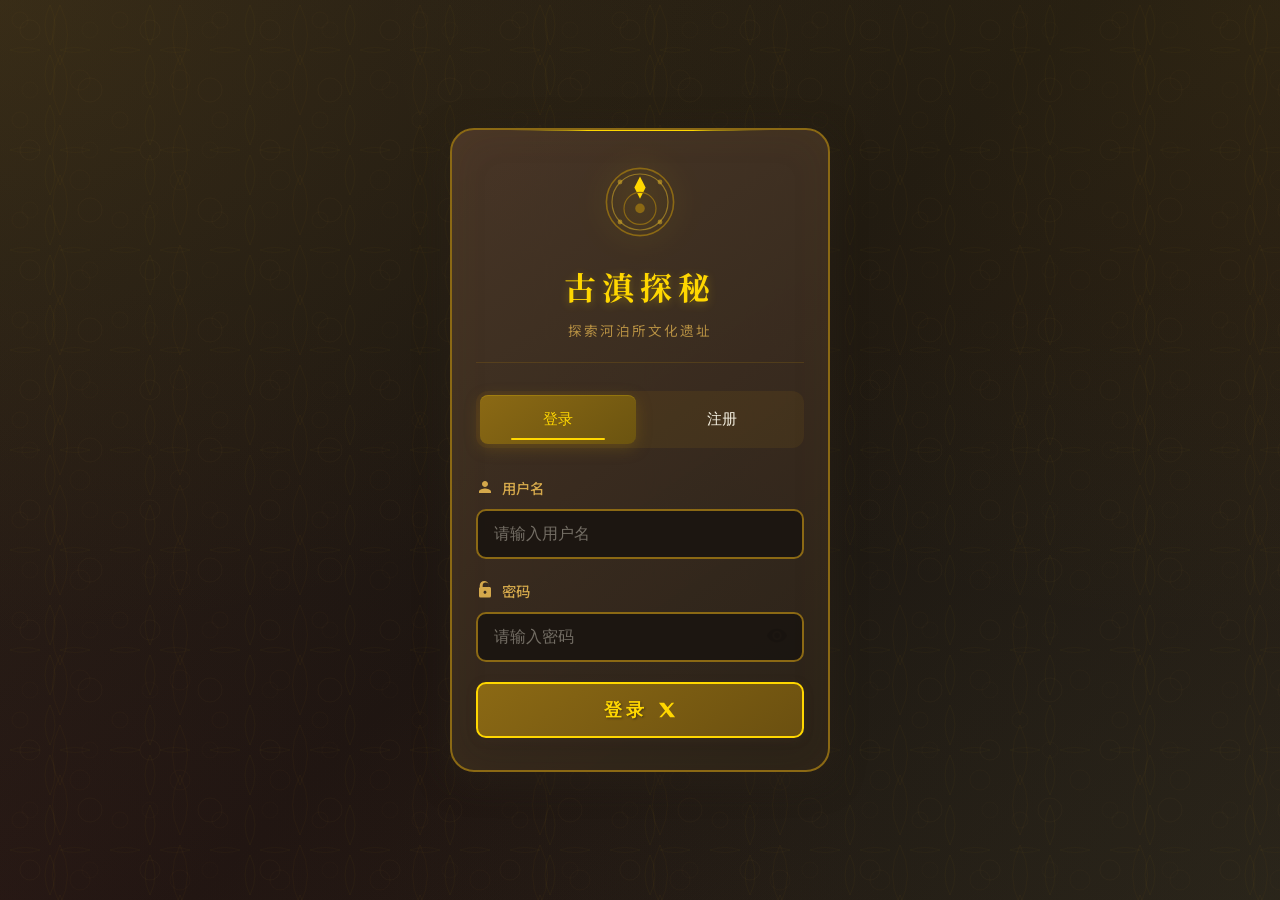
==== commit 45120a4a: "fix: hide index content when not logged in" ====
--- a/index.html
+++ b/index.html
@@ -506,6 +506,8 @@
         localStorage.setItem(AUTH_STORAGE.CURRENT_USER, JSON.stringify(user));
         showAuthToast('登录成功!', 'success');
         document.getElementById('authOverlay').classList.add('hidden');
+        var container = document.querySelector('.container.page');
+        if (container) container.classList.remove('hidden');
         updateUI();
       } else {
         showAuthToast('用户名或密码错误', 'error');
@@ -544,6 +546,8 @@
       localStorage.setItem(AUTH_STORAGE.CURRENT_USER, JSON.stringify(newUser));
       showAuthToast('注册成功!', 'success');
       document.getElementById('authOverlay').classList.add('hidden');
+      var container = document.querySelector('.container.page');
+      if (container) container.classList.remove('hidden');
       updateUI();
     }
 
@@ -559,10 +563,13 @@
 
     function checkAuth() {
       var userData = localStorage.getItem(AUTH_STORAGE.CURRENT_USER);
+      var container = document.querySelector('.container.page');
       if (!userData) {
         document.getElementById('authOverlay').classList.remove('hidden');
+        if (container) container.classList.add('hidden');
       } else {
         document.getElementById('authOverlay').classList.add('hidden');
+        if (container) container.classList.remove('hidden');
         updateUI();
       }
     }
